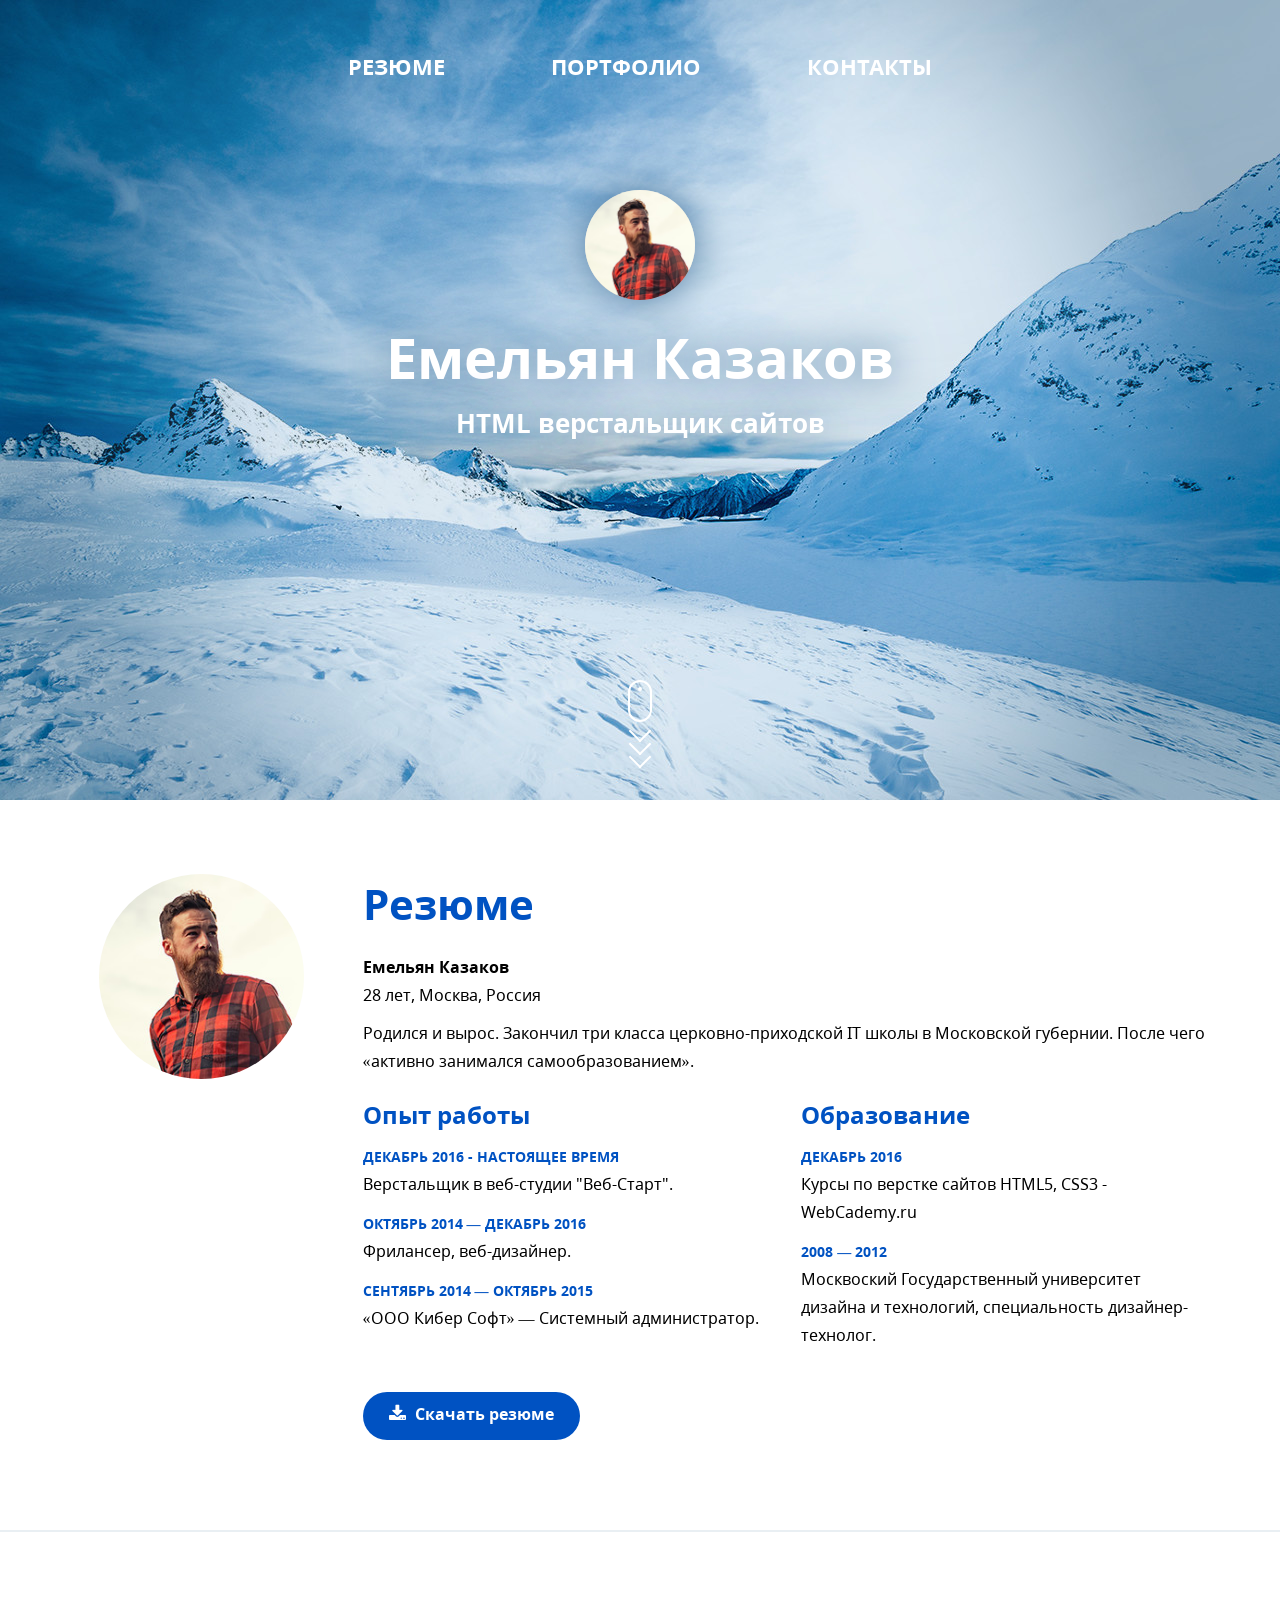
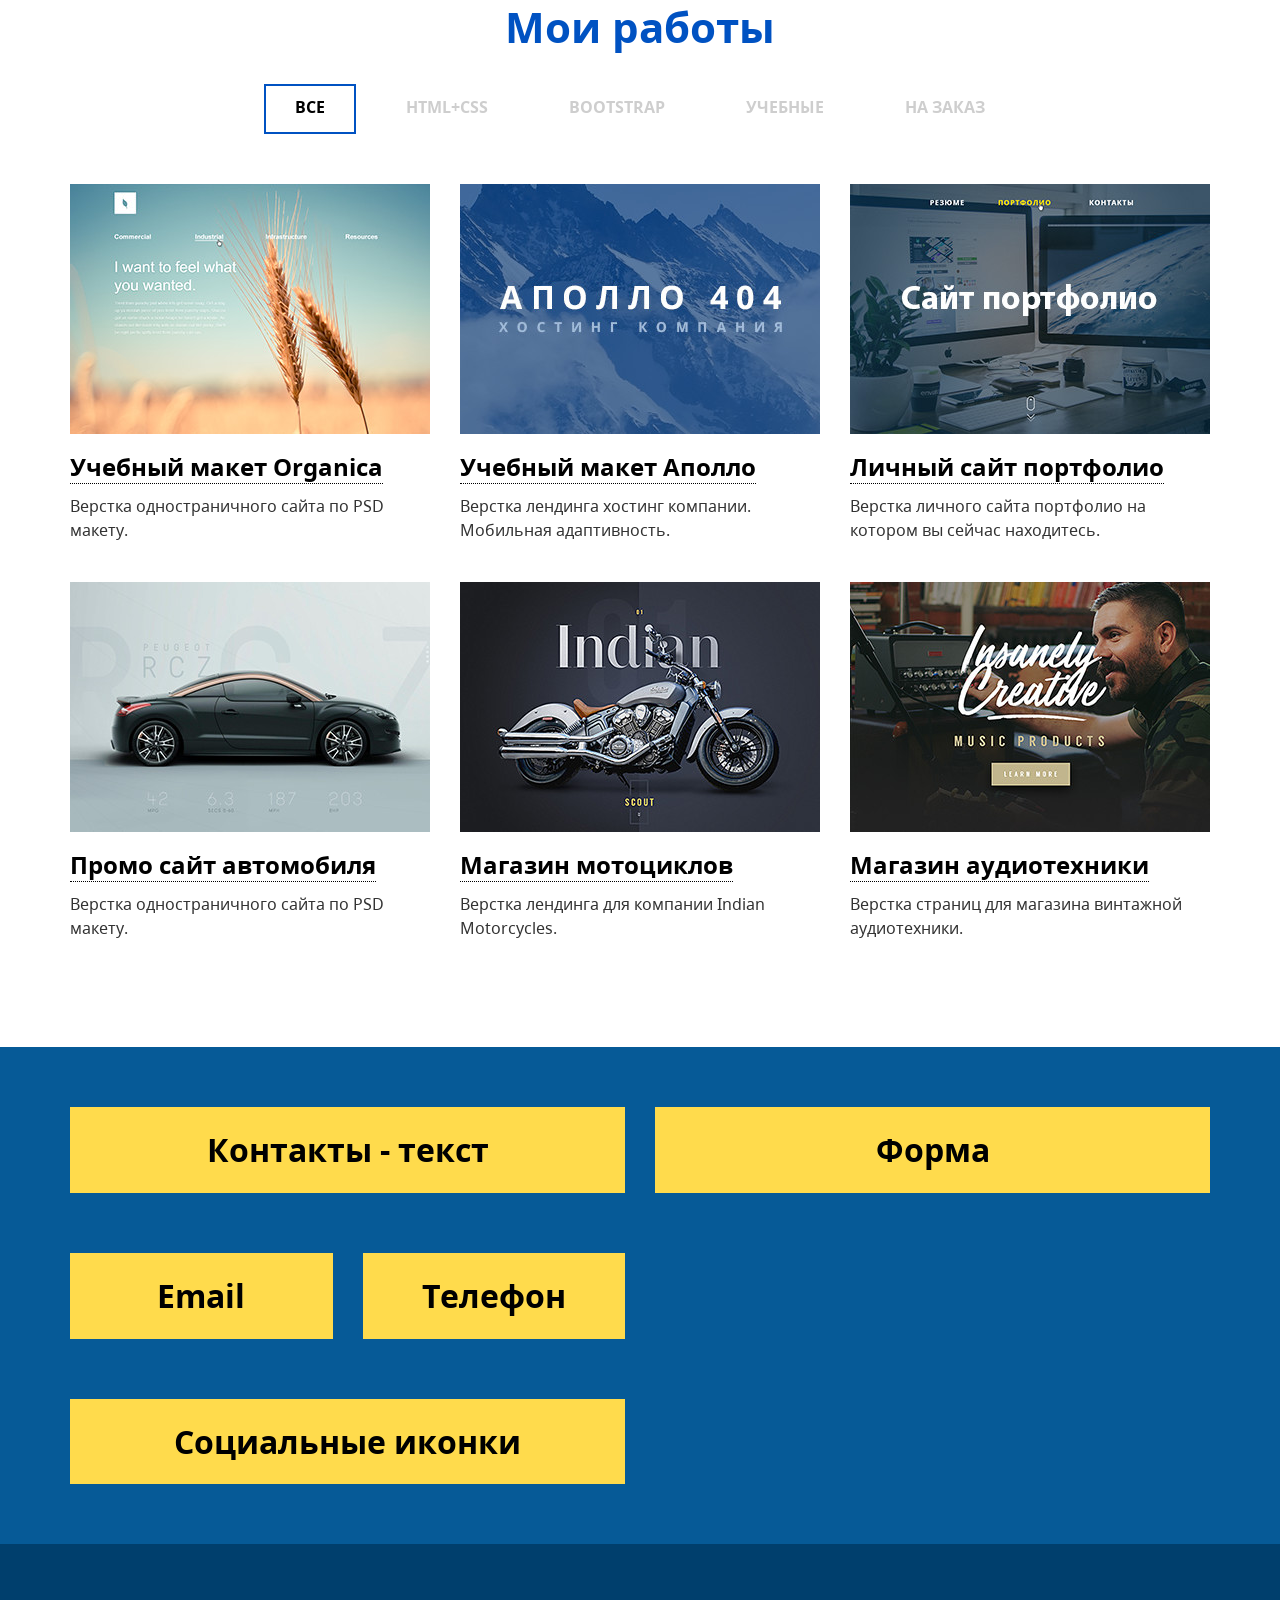
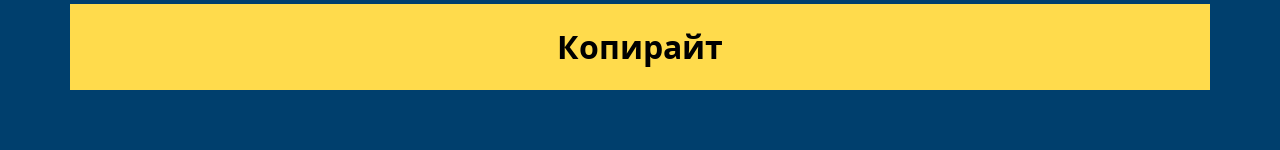
==== index.html @ 9e8728e9 "верстка portfolio-item" ====
<!DOCTYPE html>
<html lang="ru">
  <head>
    <meta charset="UTF-8" />
    <meta http-equiv="X-UA-Compatible" content="IE=edge" />
    <meta name="viewport" content="width=device-width, initial-scale=1.0" />

    <!-- Titles -->
    <title>Персональный сайт портфолио - Алексей Анасов</title>
    <meta name="keywords" content="Ключевые слова..." />
    <meta name="description" content="Описание страницы..." />

    <!-- Styles -->
    <link rel="stylesheet" href="libs/bootstrap/css/bootstrap.min.css" />
    <link rel="stylesheet" href="css/main.css" />
    <link rel="stylesheet" type="text/css" href="fonts/noto-webfont/noto.css" />
    <link
      rel="stylesheet"
      type="text/css"
      href="fonts/font-awesome/css/font-awesome.min.css"
    />

    <!-- FavIcons -->
    <link
      rel="shortcut icon"
      href="img/favicons/favicon-48x48.ico"
      type="image/x-icon"
    />
    <link rel="apple-touch-icon" href="img/favicons/apple-touch-icon.png" />
  </head>
  <body>
    <!-- Шапка -->
    <div class="header">
      <div class="header__inner">
        <nav class="navigation">
          <div class="navigation__toggle navigation__toggle--fixed">
            <i class="fa fa-bars" aria-hidden="true"></i>
          </div>
          <ul class="navigation__list">
            <li><a href="#resume">Резюме</a></li>
            <li><a href="#portfolio">Портфолио</a></li>
            <li><a href="#contacts">Контакты</a></li>
          </ul>
        </nav>

        <div class="header__centered-content">
          <div class="user-photo user-photo--shadow">
            <img src="usercontent/img/photo-big.jpg" alt="Фото админа" />
          </div>

          <h1 class="header__title">Емельян Казаков</h1>
          <h2 class="header__subtitle">HTML верстальщик сайтов</h2>
        </div>

        <a href="#resume" class="mouse_scroll">
          <div class="mouse">
            <div class="wheel"></div>
          </div>
          <div>
            <span class="m_scroll_arrows unu"></span>
            <span class="m_scroll_arrows doi"></span>
            <span class="m_scroll_arrows trei"></span>
          </div>
        </a>
      </div>
    </div>
    <!-- // Шапка -->

    <!-- Резюме -->
    <div id="resume" class="section section--bottom-line section--bg-laptop">
      <div class="container">
        <div class="row">
          <!-- Фотография пользователя -->
          <div class="hidden-xs col-sm-2 col-lg-3">
            <div class="user-photo user-photo--big">
              <img src="usercontent/img/photo-big.jpg" alt="Емельян Казаков" />
            </div>
          </div>
          <!-- // Фотография пользователя -->

          <!-- Резюме пользователя -->
          <div class="col-sm-10 col-lg-9">
            <div class="heading">Резюме</div>

            <p><strong>Емельян Казаков</strong><br />28 лет, Москва, Россия</p>
            <p>
              Родился и вырос. Закончил три класса церковно-приходской IT школы
              в Московской губернии. После чего «активно занимался
              самообразованием».
            </p>

            <!-- Опыт и Образование -->
            <div class="row">
              <div class="col-sm-6">
                <div class="heading heading--medium">Опыт работы</div>

                <ul class="definition-list">
                  <li class="definition-list__item">
                    <div class="definition-list__def">
                      Декабрь 2016 - Настоящее время
                    </div>
                    <div class="definition-list__desc">
                      <p>Верстальщик в веб-студии "Веб-Старт".</p>
                    </div>
                  </li>
                  <li class="definition-list__item">
                    <div class="definition-list__def">
                      Октябрь 2014 — Декабрь 2016
                    </div>
                    <div class="definition-list__desc">
                      <p>Фрилансер, веб-дизайнер.</p>
                    </div>
                  </li>
                  <li class="definition-list__item">
                    <div class="definition-list__def">
                      Сентябрь 2014 — Октябрь 2015
                    </div>
                    <div class="definition-list__desc">
                      <p>«ООО Кибер Софт» — Системный администратор.</p>
                    </div>
                  </li>
                </ul>
              </div>
              <div class="col-sm-6">
                <div class="heading heading--medium">Образование</div>

                <ul class="definition-list">
                  <li class="definition-list__item">
                    <div class="definition-list__def">Декабрь 2016</div>
                    <div class="definition-list__desc">
                      <p>Курсы по верстке сайтов HTML5, CSS3 - WebCademy.ru</p>
                    </div>
                  </li>
                  <li class="definition-list__item">
                    <div class="definition-list__def">2008 — 2012</div>
                    <div class="definition-list__desc">
                      <p>
                        Москвоский Государственный университет дизайна и
                        технологий, специальность дизайнер-технолог.
                      </p>
                    </div>
                  </li>
                </ul>
              </div>
            </div>
            <!-- // Опыт и Образование -->

            <a href="usercontent/pdf/dz.rar" class="button">
              <i class="fa fa-download" aria-hidden="true"></i>
              Скачать резюме
            </a>
          </div>
          <!-- // Резюме пользователя -->
        </div>
      </div>
    </div>
    <!-- Резюме -->
    <!-- Резюме -->

    <div class="line"></div>

    <!-- Портфолио -->
    <div
      id="portfolio"
      class="section section--padding-smaller section--bg-gear"
    >
      <div class="container">
        <!-- Заголовок -->
        <div class="heading heading--center">Мои работы</div>
        <!-- // Заголовок -->

        <!-- Фильтр работ -->
        <div class="filter">
          <ul class="filter__block">
            <li class="filter__element">
              <span class="filter__button filter__button--active">Все</span>
            </li>
            <li class="filter__element">
              <span class="filter__button">HTML+CSS</span>
            </li>
            <li class="filter__element">
              <span class="filter__button">Bootstrap</span>
            </li>
            <li class="filter__element">
              <span class="filter__button">Учебные</span>
            </li>
            <li class="filter__element">
              <span class="filter__button">На заказ</span>
            </li>
          </ul>
        </div>
        <!-- // Фильтр работ -->

        <!-- Блок - ряд с работами -->
        <div class="row">
          <!-- Работа в портфолио -->
          <div class="col-sm-4">
            <div class="portfolio-item">
              <div class="portfolio-item__image">
                <a href="#" class="portfolio-item__image__hover">
                  <i class="fa fa-search" aria-hidden="true"></i><br />
                  <span>смотреть макет</span>
                </a>
                <img src="usercontent/img/project_organica.jpg" />
              </div>
              <div class="portfolio-item__title">
                <a href="#">Учебный макет Organica</a>
              </div>
              <div class="portfolio-item__description">
                Верстка одностраничного сайта по PSD макету.
              </div>
            </div>
          </div>
          <!-- // Работа в портфолио -->

          <!-- Работа в портфолио -->
          <div class="col-sm-4">
            <div class="portfolio-item">
              <div class="portfolio-item__image">
                <a href="#" class="portfolio-item__image__hover">
                  <i class="fa fa-search" aria-hidden="true"></i><br />
                  <span>смотреть макет</span>
                </a>
                <img
                  src="usercontent/img/project_apollo.jpg"
                  alt="Учебный макет Аполло"
                />
              </div>
              <div class="portfolio-item__title">
                <a href="#">Учебный макет Аполло</a>
              </div>
              <div class="portfolio-item__description">
                Верстка лендинга хостинг компании. Мобильная адаптивность.
              </div>
            </div>
          </div>
          <!-- // Работа в портфолио -->

          <!-- Работа в портфолио -->
          <div class="col-sm-4">
            <div class="portfolio-item">
              <div class="portfolio-item__image">
                <a href="#" class="portfolio-item__image__hover">
                  <i class="fa fa-search" aria-hidden="true"></i><br />
                  <span>смотреть макет</span>
                </a>
                <img
                  src="usercontent/img/project_portfolio.jpg"
                  alt="Личный сайт портфолио"
                />
              </div>
              <div class="portfolio-item__title">
                <a href="#">Личный сайт портфолио</a>
              </div>
              <div class="portfolio-item__description">
                Верстка личного сайта портфолио на котором вы сейчас находитесь.
              </div>
            </div>
          </div>
          <!-- // Работа в портфолио -->

          <!-- Работа в портфолио -->
          <div class="col-sm-4">
            <div class="portfolio-item">
              <div class="portfolio-item__image">
                <a href="#" class="portfolio-item__image__hover">
                  <i class="fa fa-search" aria-hidden="true"></i><br />
                  <span>смотреть макет</span>
                </a>
                <img
                  src="usercontent/img/project_auto.jpg"
                  alt="Промо сайт автомобиля"
                />
              </div>
              <div class="portfolio-item__title">
                <a href="#">Промо сайт автомобиля</a>
              </div>
              <div class="portfolio-item__description">
                Верстка одностраничного сайта по PSD макету.
              </div>
            </div>
          </div>
          <!-- // Работа в портфолио -->

          <!-- Работа в портфолио -->
          <div class="col-sm-4">
            <div class="portfolio-item">
              <div class="portfolio-item__image">
                <a href="#" class="portfolio-item__image__hover">
                  <i class="fa fa-search" aria-hidden="true"></i><br />
                  <span>смотреть макет</span>
                </a>
                <img
                  src="usercontent/img/project_moto.jpg"
                  alt="Магазин мотоциклов"
                />
              </div>
              <div class="portfolio-item__title">
                <a href="#">Магазин мотоциклов</a>
              </div>
              <div class="portfolio-item__description">
                Верстка лендинга для компании Indian Motorcycles.
              </div>
            </div>
          </div>
          <!-- // Работа в портфолио -->

          <!-- Работа в портфолио -->
          <div class="col-sm-4">
            <div class="portfolio-item">
              <div class="portfolio-item__image">
                <a href="#" class="portfolio-item__image__hover">
                  <i class="fa fa-search" aria-hidden="true"></i><br />
                  <span>смотреть макет</span>
                </a>
                <img
                  src="usercontent/img/project_music.jpg"
                  alt="Магазин аудиотехники"
                />
              </div>
              <div class="portfolio-item__title">
                <a href="#">Магазин аудиотехники</a>
              </div>
              <div class="portfolio-item__description">
                Верстка страниц для магазина винтажной аудиотехники.
              </div>
            </div>
          </div>
          <!-- // Работа в портфолио -->
        </div>
        <!-- // Блок - ряд с работами -->
      </div>
    </div>
    <!-- // Портфолио -->

    <!-- Контакты -->
    <div id="contacts" class="block-bg">
      <div class="container">
        <div class="row">
          <div class="col-sm-6">
            <div class="block">Контакты - текст</div>

            <div class="row">
              <div class="col-lg-6">
                <div class="block">Email</div>
              </div>
              <div class="col-lg-6">
                <div class="block">Телефон</div>
              </div>
            </div>

            <div class="block">Социальные иконки</div>
          </div>
          <div class="col-sm-6">
            <div class="block">Форма</div>
          </div>
        </div>
      </div>
    </div>
    <!-- // Контакты -->

    <!-- Копирайт -->
    <div class="block-bg-copyright">
      <div class="container">
        <div class="block">Копирайт</div>
      </div>
    </div>
    <!-- // Копирайт -->

    <!-- Vendor scripts -->
    <script src="libs/jquery/jquery-1.11.2.min.js"></script>
    <script src="libs/bootstrap/js/bootstrap.min.js"></script>
    <script src="libs/pagescroll2id/jquery.malihu.PageScroll2id.js"></script>

    <!-- Custom scripts -->
    <script src="js/navigation.js"></script>
    <script src="js/main.js"></script>
  </body>
</html>
---- css/main.css ----
/*
 * Box-sizing-model
 */
*,
*:before,
*:after {
  -moz-box-sizing: border-box;
  -webkit-box-sizing: border-box;
  box-sizing: border-box;
}
/*
 * Responsive images
*/
img {
  max-width: 100%;
  height: auto;
}
/*
 * Cursor change on hover on Buttons
*/
input[type="submit"] {
  cursor: pointer;
}
/*
 * A better looking default horizontal rule
 */
hr {
  display: block;
  height: 1px;
  border: 0;
  border-top: 1px solid #ccc;
  margin: 1em 0;
  padding: 0;
}
/*
 * Allow only vertical resizing of textareas.
 */
textarea {
  resize: vertical;
}
/*
 * Clearfix: contain floats
 *
 * For modern browsers
 * 1. The space content is one way to avoid an Opera bug when the
 *    `contenteditable` attribute is included anywhere else in the document.
 *    Otherwise it causes space to appear at the top and bottom of elements
 *    that receive the `clearfix` class.
 * 2. The use of `table` rather than `block` is only necessary if using
 *    `:before` to contain the top-margins of child elements.
 */
.clearfix:before,
.clearfix:after {
  content: " ";
  /* 1 */
  display: table;
  /* 2 */
}
.clearfix:after {
  clear: both;
}
.clear {
  clear: both;
  height: 0;
  width: 0;
  visibility: hidden;
}
/* ==========================================================================
   Browser Upgrade Prompt
   ========================================================================== */
.browserupgrade {
  margin: 0.2em 0;
  background: #ccc;
  color: #000;
  padding: 0.2em 0;
}
html,
body {
  height: 100%;
  min-width: 320px;
}
html {
  font-size: 10px;
  line-height: 1.4;
}
body {
  font-size: 1.6rem;
  /* 10px * 1.6 = 16px */
  font-family: 'Noto Sans';
}
p {
  font-size: 14px;
  line-height: 22px;
  color: #000;
}
@media (min-width: 768px) {
  p {
    font-size: 16px;
    line-height: 28px;
  }
}
.block {
  background: #FFDB4C;
  padding: 20px;
  color: #000;
  font-size: 32px;
  font-weight: bold;
  text-align: center;
  margin-top: 30px;
  margin-bottom: 30px;
}
.block-bg {
  background-color: #065A97;
  padding: 30px 0;
}
.block-bg-copyright {
  background-color: #003f6d;
  padding: 30px 0;
}
.line {
  border-top: 1px solid #e9eff3;
}
/*==========  Desktop First Method  ==========*/
/* Large Devices, Wide Screens - adaptive styles bofore 1200px */
/* Medium Devices, Desktops - adaptive styles bofore 992px */
/* Small Devices, Tablets - adaptive styles bofore 768px */
/* Extra Small Devices, Phones - adaptive styles bofore 480px */
/* Custom, iPhone Retina - adaptive styles bofore 320px */
.navigation {
  font-size: 22px;
  font-weight: 700;
  text-transform: uppercase;
  top: 51px;
  left: 0;
  right: 0;
}
@media (min-width: 768px) {
  .navigation {
    position: absolute;
  }
}
.navigation .navigation__toggle {
  display: block;
  font-size: 38px;
  position: absolute;
  top: 23px;
  right: 16px;
  cursor: pointer;
  z-index: 2;
}
@media (min-width: 768px) {
  .navigation .navigation__toggle {
    display: none;
  }
}
.navigation .navigation__toggle--fixed {
  position: fixed;
}
.navigation ul.navigation__list {
  margin: 0;
  padding: 0;
  list-style-type: none;
  text-align: center;
  display: none;
  z-index: 1;
  position: fixed;
  top: 0;
  bottom: 0;
  left: 0;
  right: 0;
  background-color: rgba(11, 81, 136, 0.95);
}
@media (min-width: 768px) {
  .navigation ul.navigation__list {
    display: block;
    position: absolute;
    top: 60;
  }
}
.navigation ul.navigation__list--open {
  display: flex;
  justify-content: center;
  align-items: center;
  flex-direction: column;
}
.navigation ul.navigation__list li {
  margin: 0 0 40px;
  padding: 0;
  display: block;
  margin-left: auto;
  margin-right: auto;
}
@media (min-width: 768px) {
  .navigation ul.navigation__list li {
    margin: 0;
    padding: 0;
    display: inline-block;
    margin-right: 100px;
  }
  .navigation ul.navigation__list li:last-child {
    margin-right: 0;
  }
}
.navigation a {
  color: #FFF;
  text-decoration: none;
}
.navigation a:hover,
.navigation a:focus,
.navigation a:active {
  color: #ffe400;
}
.user-photo {
  overflow: hidden;
  height: 110px;
  width: 110px;
  margin-left: auto;
  margin-right: auto;
  margin-bottom: 27px;
  -webkit-border-radius: 80px;
  border-radius: 80px;
  background-image: url("../img/placeholders/user-avatar-placeholder-small.jpg");
  background-repeat: no-repeat;
  background-position: center;
  -webkit-background-size: cover;
  -o-background-size: cover;
  background-size: cover;
}
.user-photo--big {
  max-width: 100%;
  height: auto;
  border-radius: 110px;
  background-image: url("../img/placeholders/user-avatar-placeholder-big.jpg");
}
@media (min-width: 1200px) {
  .user-photo--big {
    width: 205px;
    height: 205px;
  }
}
.user-photo--shadow {
  box-shadow: 0px 0px 40px 0px #48779f;
}
a.mouse_scroll {
  display: block;
  margin: 0 auto;
  width: 24px;
  height: 100px;
  position: absolute;
  bottom: 2rem;
  left: 50%;
  margin-left: -12px;
  -webkit-animation-delay: 1.2s;
  -moz-animation-delay: 1.2s;
  -o-animation-delay: 1.2s;
  animation-delay: 1.2s;
  cursor: pointer;
}
@media screen and (max-width: 768px) {
  a.mouse_scroll {
    bottom: 2rem;
    height: 50px;
  }
}
a.mouse_scroll:active,
a.mouse_scroll:focus {
  outline: none;
}
.m_scroll_arrows {
  display: block;
  width: 5px;
  height: 5px;
  -ms-transform: rotate(45deg);
  /* IE 9 */
  -webkit-transform: rotate(45deg);
  /* Chrome, Safari, Opera */
  transform: rotate(45deg);
  border-right: 2px solid white;
  border-bottom: 2px solid white;
  margin: 0 0 3px 4px;
  width: 16px;
  height: 16px;
}
.unu {
  margin-top: 1px;
}
.unu,
.doi,
.trei {
  -webkit-animation: mouse-scroll 1s infinite;
  -moz-animation: mouse-scroll 1s infinite;
}
.unu {
  -webkit-animation-delay: .1s;
  -moz-animation-delay: .1s;
  -webkit-animation-direction: alternate;
}
.doi {
  -webkit-animation-delay: .2s;
  -moz-animation-delay: .2s;
  -webkit-animation-direction: alternate;
  margin-top: -6px;
}
.trei {
  -webkit-animation-delay: .3s;
  -moz-animation-delay: .3s;
  -webkit-animation-direction: alternate;
  margin-top: -6px;
}
.mouse {
  height: 42px;
  width: 24px;
  border-radius: 14px;
  transform: none;
  border: 2px solid white;
  top: 170px;
  display: none;
}
@media (min-width: 768px) {
  .mouse {
    display: block;
  }
}
.wheel {
  height: 5px;
  width: 2px;
  display: block;
  margin: 5px auto;
  background: white;
  position: relative;
  height: 4px;
  width: 4px;
  border: 2px solid white;
  -webkit-border-radius: 8px;
  border-radius: 8px;
}
.wheel {
  -webkit-animation: mouse-wheel 0.6s linear infinite;
  -moz-animation: mouse-wheel 0.6s linear infinite;
}
@-webkit-keyframes mouse-wheel {
  0% {
    opacity: 1;
    -webkit-transform: translateY(0);
    -ms-transform: translateY(0);
    transform: translateY(0);
  }
  100% {
    opacity: 0;
    -webkit-transform: translateY(6px);
    -ms-transform: translateY(6px);
    transform: translateY(6px);
  }
}
@-moz-keyframes mouse-wheel {
  0% {
    top: 1px;
  }
  25% {
    top: 2px;
  }
  50% {
    top: 3px;
  }
  75% {
    top: 2px;
  }
  100% {
    top: 1px;
  }
}
@-webkit-keyframes mouse-scroll {
  0% {
    opacity: 0;
  }
  50% {
    opacity: .5;
  }
  100% {
    opacity: 1;
  }
}
@-moz-keyframes mouse-scroll {
  0% {
    opacity: 0;
  }
  50% {
    opacity: .5;
  }
  100% {
    opacity: 1;
  }
}
@-o-keyframes mouse-scroll {
  0% {
    opacity: 0;
  }
  50% {
    opacity: .5;
  }
  100% {
    opacity: 1;
  }
}
@keyframes mouse-scroll {
  0% {
    opacity: 0;
  }
  50% {
    opacity: .5;
  }
  100% {
    opacity: 1;
  }
}
.section {
  padding-top: 35px;
  padding-bottom: 40px;
}
@media (min-width: 768px) {
  .section {
    padding-top: 50px;
    padding-bottom: 60px;
  }
}
@media (min-width: 1200px) {
  .section {
    padding-top: 74px;
    padding-bottom: 90px;
  }
}
.section--padding-smaller {
  padding-top: 30px;
  padding-bottom: 35px;
}
@media (min-width: 768px) {
  .section--padding-smaller {
    padding-top: 50px;
    padding-bottom: 60px;
  }
}
@media (min-width: 1200px) {
  .section--padding-smaller {
    padding-top: 65px;
    padding-bottom: 67px;
  }
}
.section--bottom-line {
  border-bottom: 1px solid #e9eff3;
}
.section--bg-laptop {
  background-repeat: no-repeat;
  background-position: right 70%;
}
@media (min-width: 1500px) {
  .section--bg-laptop {
    background-image: url("../img/bg/laptop.png");
  }
}
.section--bg-gear {
  background-repeat: no-repeat;
  background-position: left 55%;
}
@media (min-width: 1500px) {
  .section--bg-gear {
    background-image: url("../img/bg/gear.png");
  }
}
.heading {
  font-size: 32px;
  color: #0052c2;
  font-weight: 700;
  margin: 0 0 9px;
}
@media (min-width: 768px) {
  .heading {
    font-size: 42px;
    margin: 0 0 19px;
  }
}
.heading--medium {
  font-size: 24px;
  line-height: 28px;
  margin: 16px 0 15px;
}
.heading--center {
  text-align: center;
}
.definition-list {
  margin: 0 0 43px;
  padding: 0;
  list-style-type: none;
}
.definition-list__item {
  margin: 0 0 13px;
  padding: 0;
}
.definition-list__def {
  font-size: 14px;
  line-height: 26px;
  font-weight: 700;
  color: #0052c2;
  text-transform: uppercase;
}
.definition-list__desc {
  font-size: 14px;
  line-height: 26px;
}
@media (min-width: 768px) {
  .definition-list__desc {
    font-size: 16px;
  }
}
.button {
  display: inline-block;
  font-size: 16px;
  font-weight: 700;
  color: #FFF;
  padding: 11px 26px 14px;
  background-color: #0052c2;
  border-radius: 60px;
}
.button .fa {
  font-size: 18px;
  margin-right: 5px;
}
.filter {
  font-size: 16px;
  font-weight: 700;
  text-transform: uppercase;
  padding-top: 19px;
  margin-bottom: 20px;
}
@media (min-width: 768px) {
  .filter {
    padding-top: 8px;
    margin-bottom: 50px;
  }
}
.filter__block {
  margin: 0;
  padding: 0;
  list-style-type: none;
  text-align: center;
}
.filter__element {
  margin: 0 0 9;
  padding: 0;
  display: block;
}
@media (min-width: 768px) {
  .filter__element {
    margin-right: 0px;
    display: inline-block;
  }
}
@media (min-width: 1200px) {
  .filter__element {
    margin-right: 15px;
  }
  .filter__element:last-child {
    margin-right: 0;
  }
}
.filter__button {
  display: inline-block;
  color: #CECECE;
  cursor: pointer;
  padding: 12px 31px 15px;
}
.filter__button:hover {
  color: #000;
}
.filter__button--active {
  padding: 10px 29px 13px;
  color: #000;
  border: 2px solid #0052c2;
}
.portfolio-item {
  margin-left: auto;
  margin-right: auto;
  margin-bottom: 40px;
  max-width: 360px;
}
.portfolio-item__image {
  position: relative;
  display: block;
  overflow: hidden;
  margin-bottom: 15px;
  background-image: url("../img/placeholders/project_placeholder.jpg");
  background-repeat: no-repeat;
  background-position: center;
  -webkit-background-size: cover;
  -o-background-size: cover;
  background-size: cover;
  min-height: 190px;
}
@media (min-width: 768px) {
  .portfolio-item__image {
    min-height: 150px;
    height: 150px;
  }
}
@media (min-width: 992px) {
  .portfolio-item__image {
    height: 200px;
  }
}
@media (min-width: 1200px) {
  .portfolio-item__image {
    margin-bottom: 16px;
    height: 250px;
  }
}
.portfolio-item__image__hover {
  display: block;
  position: absolute;
  top: 100%;
  bottom: 0;
  left: 0;
  right: 0;
  padding-top: 60px;
  text-align: center;
  font-size: 26px;
  color: #FFF;
  background-color: rgba(0, 82, 194, 0.9);
  -webkit-transition: top 0.5s ease-out;
  -moz-transition: top 0.5s ease-out;
  -ms-transition: top 0.5s ease-out;
  -o-transition: top 0.5s ease-out;
  transition: top 0.5s ease-out;
}
.portfolio-item__image__hover:hover {
  color: #FFF;
}
.portfolio-item__image__hover .fa {
  font-size: 64px;
  margin-bottom: 15px;
  position: absolute;
  top: 50%;
  left: 50%;
  -webkit-transform: translate(-50%, -50%);
  -moz-transform: translate(-50%, -50%);
  -ms-transform: translate(-50%, -50%);
  -o-transform: translate(-50%, -50%);
  transform: translate(-50%, -50%);
}
@media (min-width: 768px) {
  .portfolio-item__image__hover .fa {
    font-size: 50px;
  }
}
@media (min-width: 1200px) {
  .portfolio-item__image__hover .fa {
    font-size: 64px;
    position: static;
    -webkit-transform: translate(0%, 0%);
    -moz-transform: translate(0%, 0%);
    -ms-transform: translate(0%, 0%);
    -o-transform: translate(0%, 0%);
    transform: translate(0%, 0%);
  }
}
.portfolio-item__image__hover span {
  display: none;
}
@media (min-width: 1200px) {
  .portfolio-item__image__hover span {
    display: inline-block;
  }
}
.portfolio-item__image:hover .portfolio-item__image__hover {
  display: block;
  top: 0%;
}
.portfolio-item__title {
  font-size: 20px;
  font-weight: 700;
  margin-bottom: 10px;
}
@media (min-width: 992px) {
  .portfolio-item__title {
    font-size: 24px;
  }
}
.portfolio-item__title a {
  color: #000;
  text-decoration: none;
}
.portfolio-item__title a:hover,
.portfolio-item__title a:focus,
.portfolio-item__title a:active {
  color: #0052c2;
  text-decoration: none;
}
@media (min-width: 1200px) {
  .portfolio-item__title a {
    border-bottom: 1px dotted #000;
  }
  .portfolio-item__title a:hover,
  .portfolio-item__title a:focus,
  .portfolio-item__title a:active {
    border-bottom: 1px dotted #0052c2;
  }
}
.portfolio-item__description {
  font-size: 14px;
  line-height: 1.42;
}
@media (min-width: 992px) {
  .portfolio-item__description {
    font-size: 16px;
    line-height: 1.5;
  }
}
.header {
  position: relative;
  display: table;
  width: 100%;
  height: 390px;
  background-color: #1D6DAC;
  background-image: url("../img/bg/bg-10.jpg");
  background-repeat: no-repeat;
  background-position: center;
  -webkit-background-size: cover;
  -o-background-size: cover;
  background-size: cover;
  color: #FFF;
}
@media (min-width: 768px) {
  .header {
    height: 560px;
  }
}
@media (min-width: 1200px) {
  .header {
    height: 800px;
  }
}
.header__inner {
  display: table-cell;
  text-align: center;
  vertical-align: middle;
  padding-top: 51px;
  padding-bottom: 60px;
}
.header__centered-content {
  display: inline-block;
  margin-top: -60px;
}
@media (min-width: 768px) {
  .header__centered-content {
    margin-top: 0px;
  }
}
@media (min-width: 1200px) {
  .header__centered-content {
    margin-top: -162px;
  }
}
.header__title {
  font-size: 26px;
  font-weight: 700;
  margin: 0 0 20px;
  text-shadow: 0px 0px 40px #48779f;
}
@media (min-width: 768px) {
  .header__title {
    font-size: 42px;
  }
}
@media (min-width: 1200px) {
  .header__title {
    font-size: 56px;
  }
}
.header__subtitle {
  font-size: 18px;
  font-weight: 700;
  margin: 0;
  text-shadow: 0px 0px 40px #48779f;
}
@media (min-width: 768px) {
  .header__subtitle {
    font-size: 20px;
  }
}
@media (min-width: 1200px) {
  .header__subtitle {
    font-size: 26px;
  }
}
/*# sourceMappingURL=main.css.map */
---- fonts/noto-webfont/noto.css ----
@font-face {
    font-family: 'Noto Sans';
    src: local('Noto Sans'), local('NotoSans'), url('notosans.woff2') format('woff2'), url('notosans.woff') format('woff'), url('notosans.ttf') format('truetype');
    font-weight: 400;
    font-style: normal;
}
@font-face {
    font-family: 'Noto Sans';
    src: local('Noto Sans Italic'), local('NotoSans-Italic'), url('notosansitalic.woff2') format('woff2'), url('notosansitalic.woff') format('woff'), url('notosansitalic.ttf') format('truetype');
    font-weight: 400;
    font-style: italic;
}
@font-face {
    font-family: 'Noto Sans';
    src: local('Noto Sans Bold'), local('NotoSans-Bold'), url('notosansbold.woff2') format('woff2'), url('notosansbold.woff') format('woff'), url('notosansbold.ttf') format('truetype');
    font-weight: 700;
    font-style: normal;
}
@font-face {
    font-family: 'Noto Sans';
    src: local('Noto Sans Bold Italic'), local('NotoSans-BoldItalic'), url('notosansbolditalic.woff2') format('woff2'), url('notosansbolditalic.woff') format('woff'), url('notosansbolditalic.ttf') format('truetype');
    font-weight: 700;
    font-style: italic;
}
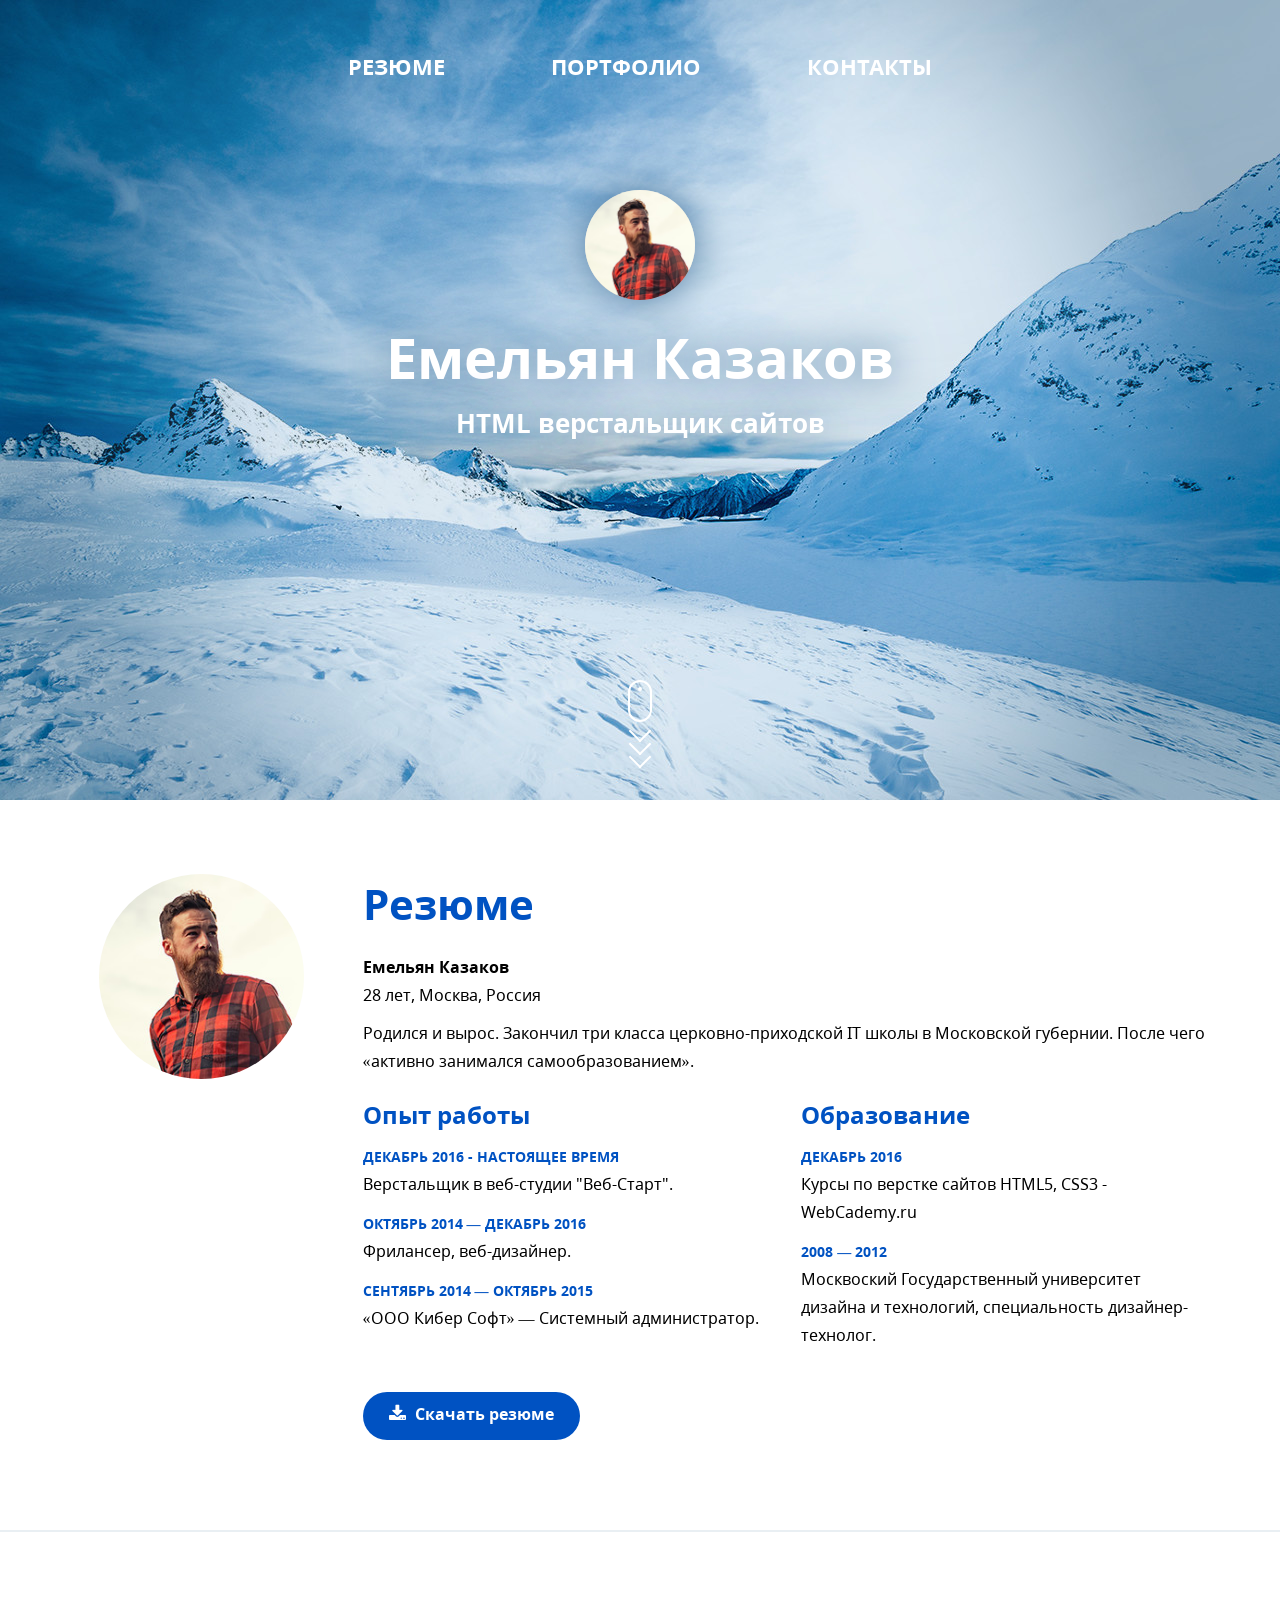
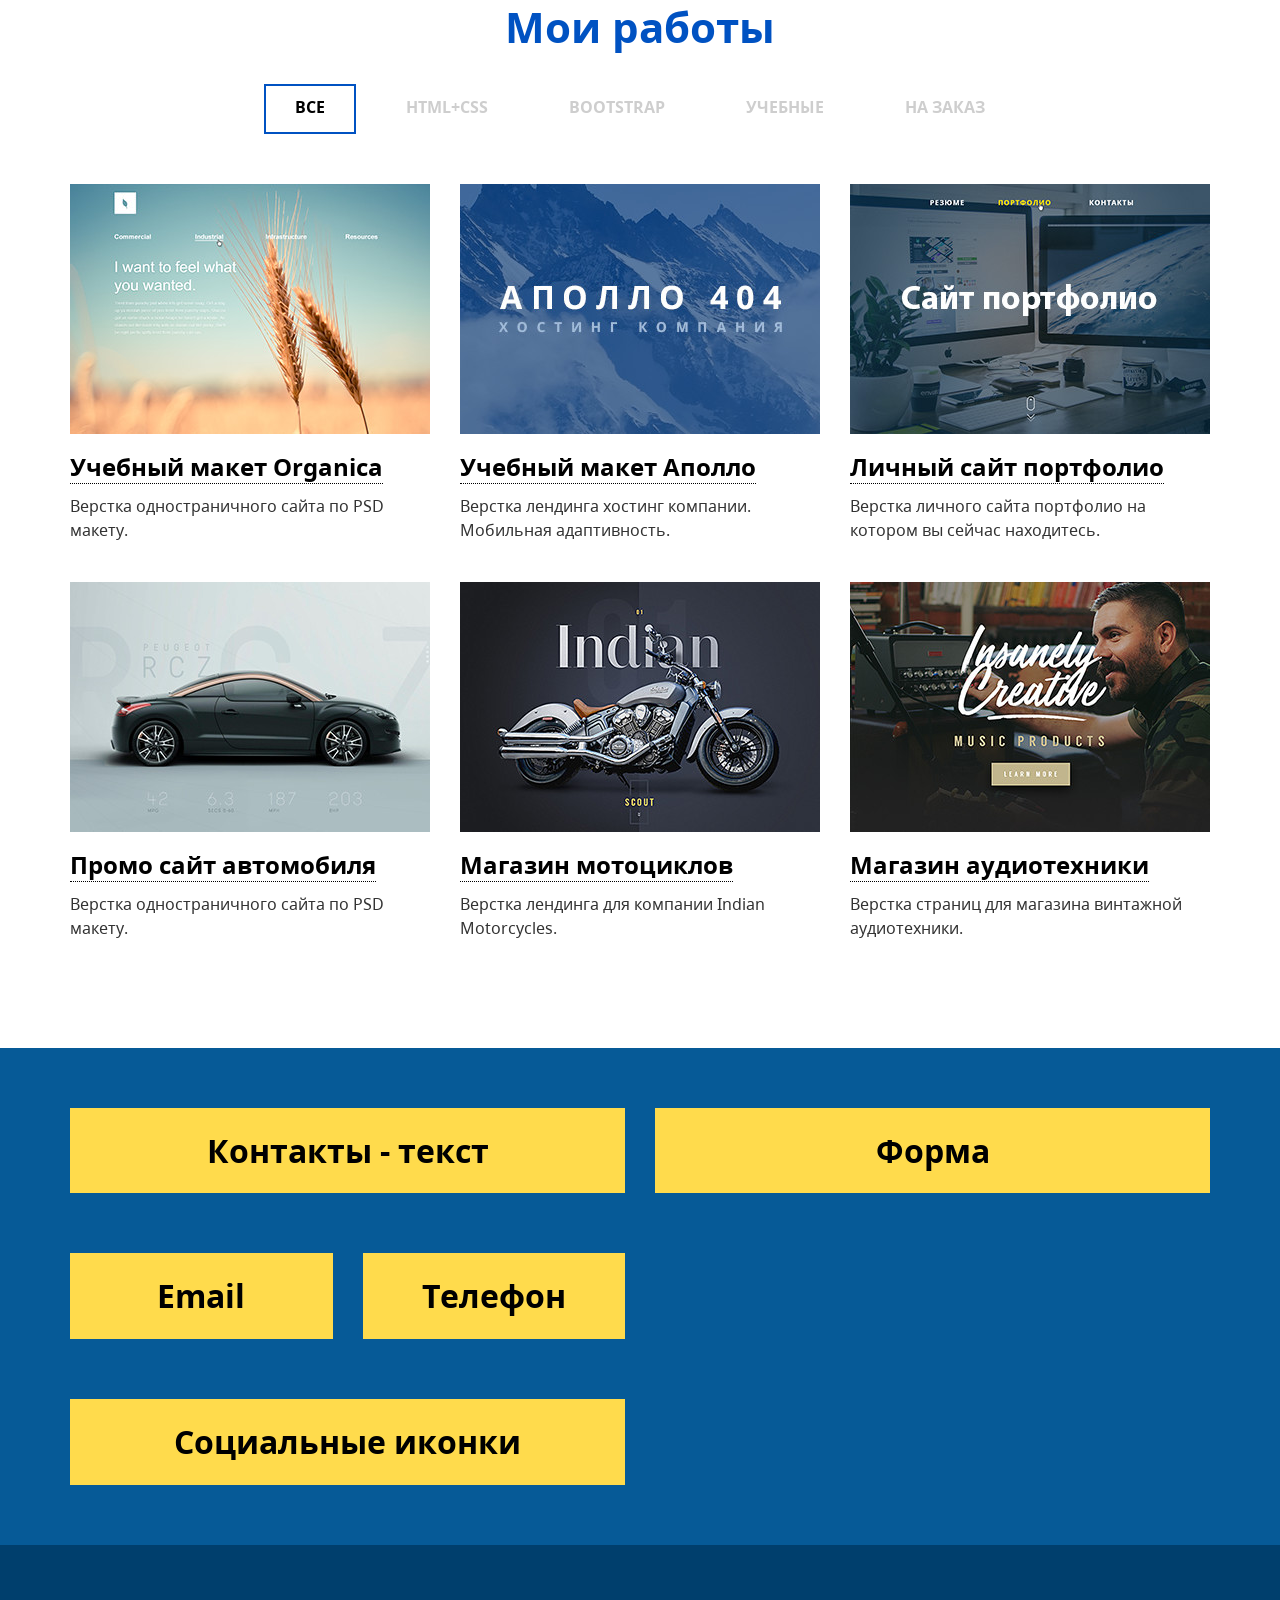
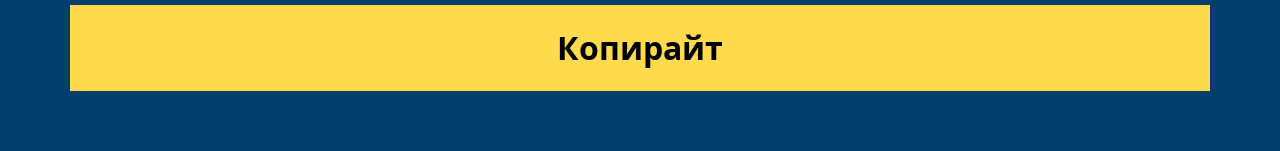
==== commit 99b32ece: "фильтрация mixitup" ====
--- a/index.html
+++ b/index.html
@@ -170,31 +170,43 @@
         <!-- // Заголовок -->
 
         <!-- Фильтр работ -->
-        <div class="filter">
-          <ul class="filter__block">
-            <li class="filter__element">
-              <span class="filter__button filter__button--active">Все</span>
-            </li>
-            <li class="filter__element">
-              <span class="filter__button">HTML+CSS</span>
-            </li>
-            <li class="filter__element">
-              <span class="filter__button">Bootstrap</span>
-            </li>
-            <li class="filter__element">
-              <span class="filter__button">Учебные</span>
-            </li>
-            <li class="filter__element">
-              <span class="filter__button">На заказ</span>
+        <div class="filter-block">
+          <ul class="filter-block__block">
+            <li class="filter-block__element">
+              <span
+                class="filter-block__button filter-block__button--active filter"
+                data-filter="all"
+                >Все</span
+              >
+            </li>
+            <li class="filter-block__element">
+              <span class="filter-block__button filter" data-filter=".html-css"
+                >HTML+CSS</span
+              >
+            </li>
+            <li class="filter-block__element">
+              <span class="filter-block__button filter" data-filter=".bootstrap"
+                >Bootstrap</span
+              >
+            </li>
+            <li class="filter-block__element">
+              <span class="filter-block__button filter" data-filter=".tutorial"
+                >Учебные</span
+              >
+            </li>
+            <li class="filter-block__element">
+              <span class="filter-block__button filter" data-filter=".payed"
+                >На заказ</span
+              >
             </li>
           </ul>
         </div>
         <!-- // Фильтр работ -->
 
         <!-- Блок - ряд с работами -->
-        <div class="row">
-          <!-- Работа в портфолио -->
-          <div class="col-sm-4">
+        <div class="row" id="portfolio-projects">
+          <!-- Работа в портфолио -->
+          <div class="col-sm-4 mix html-css tutorial">
             <div class="portfolio-item">
               <div class="portfolio-item__image">
                 <a href="#" class="portfolio-item__image__hover">
@@ -214,7 +226,7 @@
           <!-- // Работа в портфолио -->
 
           <!-- Работа в портфолио -->
-          <div class="col-sm-4">
+          <div class="col-sm-4 mix bootstrap tutorial">
             <div class="portfolio-item">
               <div class="portfolio-item__image">
                 <a href="#" class="portfolio-item__image__hover">
@@ -237,7 +249,7 @@
           <!-- // Работа в портфолио -->
 
           <!-- Работа в портфолио -->
-          <div class="col-sm-4">
+          <div class="col-sm-4 mix bootstrap tutorial">
             <div class="portfolio-item">
               <div class="portfolio-item__image">
                 <a href="#" class="portfolio-item__image__hover">
@@ -260,7 +272,7 @@
           <!-- // Работа в портфолио -->
 
           <!-- Работа в портфолио -->
-          <div class="col-sm-4">
+          <div class="col-sm-4 mix html-css payed">
             <div class="portfolio-item">
               <div class="portfolio-item__image">
                 <a href="#" class="portfolio-item__image__hover">
@@ -283,7 +295,7 @@
           <!-- // Работа в портфолио -->
 
           <!-- Работа в портфолио -->
-          <div class="col-sm-4">
+          <div class="col-sm-4 mix bootstrap payed">
             <div class="portfolio-item">
               <div class="portfolio-item__image">
                 <a href="#" class="portfolio-item__image__hover">
@@ -306,7 +318,7 @@
           <!-- // Работа в портфолио -->
 
           <!-- Работа в портфолио -->
-          <div class="col-sm-4">
+          <div class="col-sm-4 mix html-css payed">
             <div class="portfolio-item">
               <div class="portfolio-item__image">
                 <a href="#" class="portfolio-item__image__hover">
@@ -371,6 +383,7 @@
     <script src="libs/jquery/jquery-1.11.2.min.js"></script>
     <script src="libs/bootstrap/js/bootstrap.min.js"></script>
     <script src="libs/pagescroll2id/jquery.malihu.PageScroll2id.js"></script>
+    <script src="libs/mixitup2/jquery.mixitup.min.js"></script>
 
     <!-- Custom scripts -->
     <script src="js/navigation.js"></script>
--- a/css/main.css
+++ b/css/main.css
@@ -524,7 +524,7 @@
   font-size: 18px;
   margin-right: 5px;
 }
-.filter {
+.filter-block {
   font-size: 16px;
   font-weight: 700;
   text-transform: uppercase;
@@ -532,49 +532,52 @@
   margin-bottom: 20px;
 }
 @media (min-width: 768px) {
-  .filter {
+  .filter-block {
     padding-top: 8px;
     margin-bottom: 50px;
   }
 }
-.filter__block {
+.filter-block__block {
   margin: 0;
   padding: 0;
   list-style-type: none;
   text-align: center;
 }
-.filter__element {
+.filter-block__element {
   margin: 0 0 9;
   padding: 0;
   display: block;
 }
 @media (min-width: 768px) {
-  .filter__element {
+  .filter-block__element {
     margin-right: 0px;
     display: inline-block;
   }
 }
 @media (min-width: 1200px) {
-  .filter__element {
+  .filter-block__element {
     margin-right: 15px;
   }
-  .filter__element:last-child {
+  .filter-block__element:last-child {
     margin-right: 0;
   }
 }
-.filter__button {
+.filter-block__button {
   display: inline-block;
   color: #CECECE;
   cursor: pointer;
   padding: 12px 31px 15px;
 }
-.filter__button:hover {
+.filter-block__button:hover {
   color: #000;
 }
-.filter__button--active {
+.filter-block__button--active {
   padding: 10px 29px 13px;
   color: #000;
   border: 2px solid #0052c2;
+}
+#portfolio-projects .mix {
+  display: none;
 }
 .portfolio-item {
   margin-left: auto;
@@ -790,4 +793,3 @@
     font-size: 26px;
   }
 }
-/*# sourceMappingURL=main.css.map */
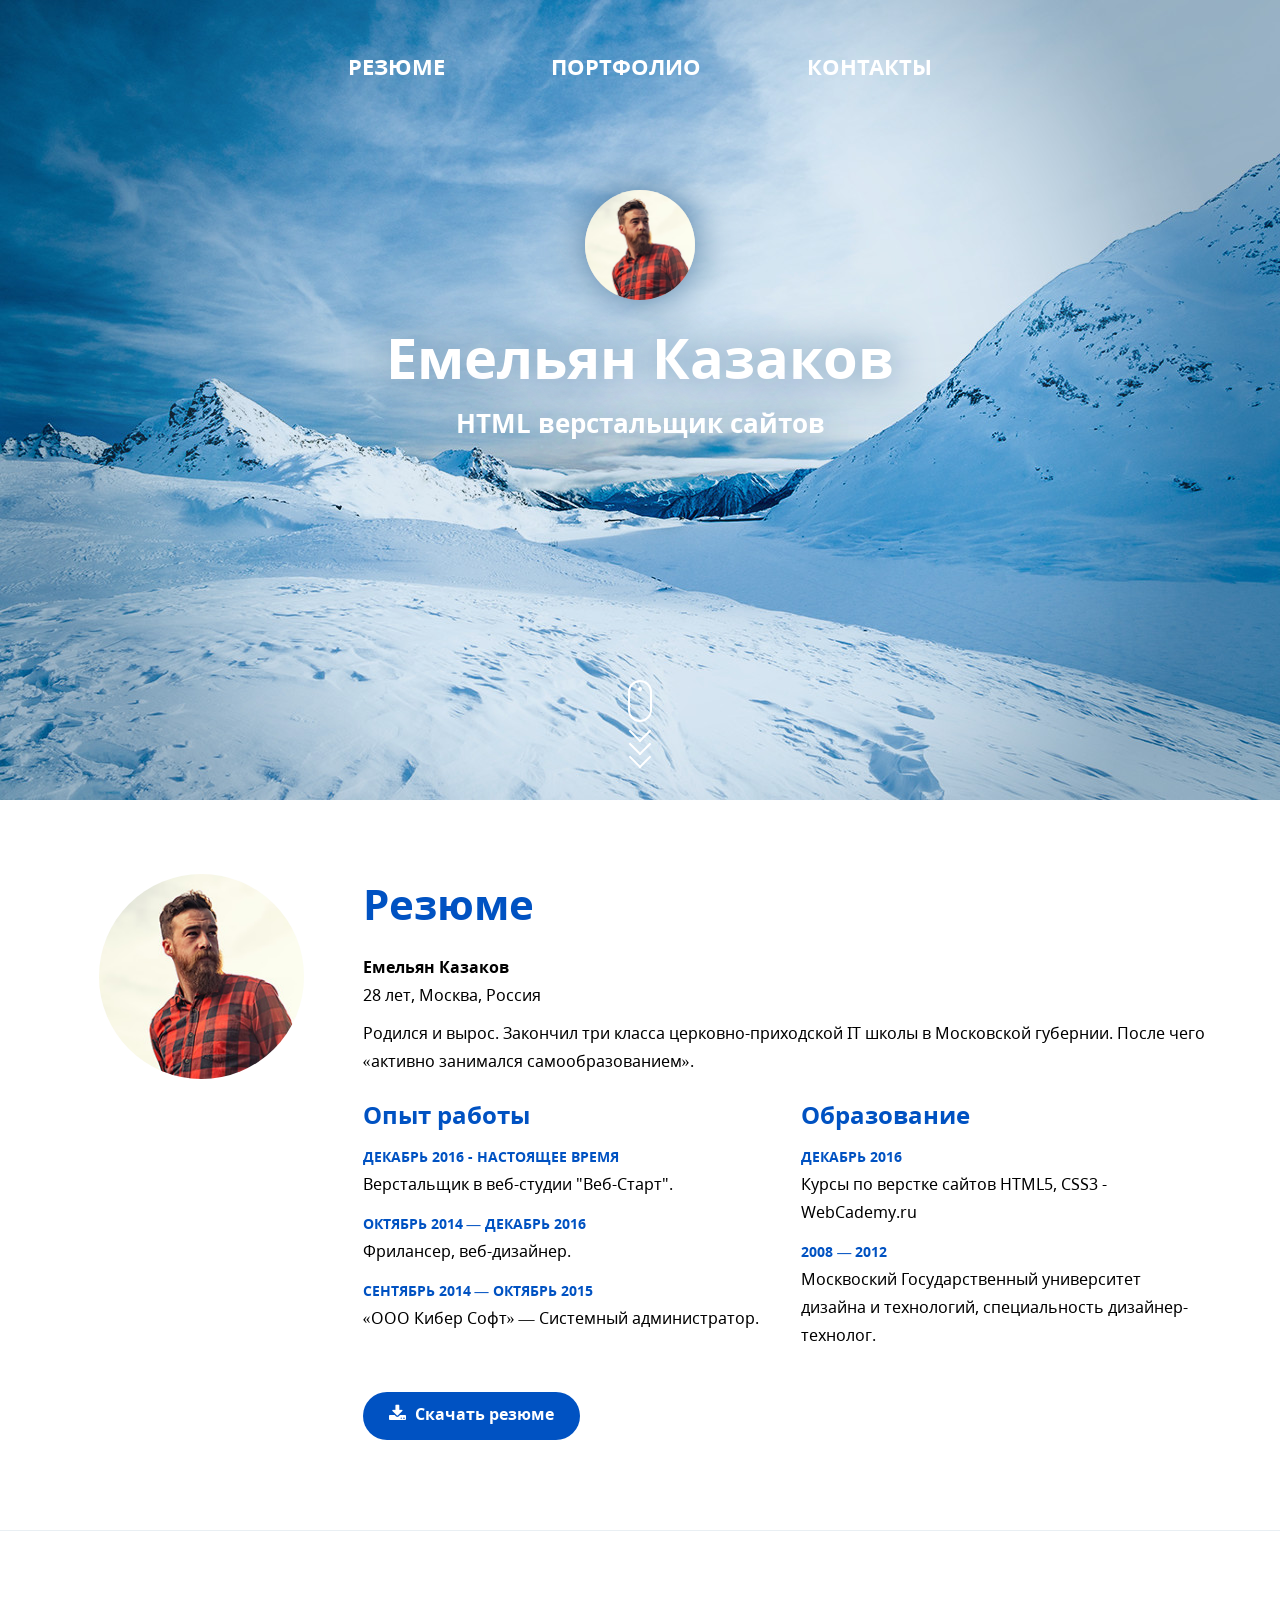
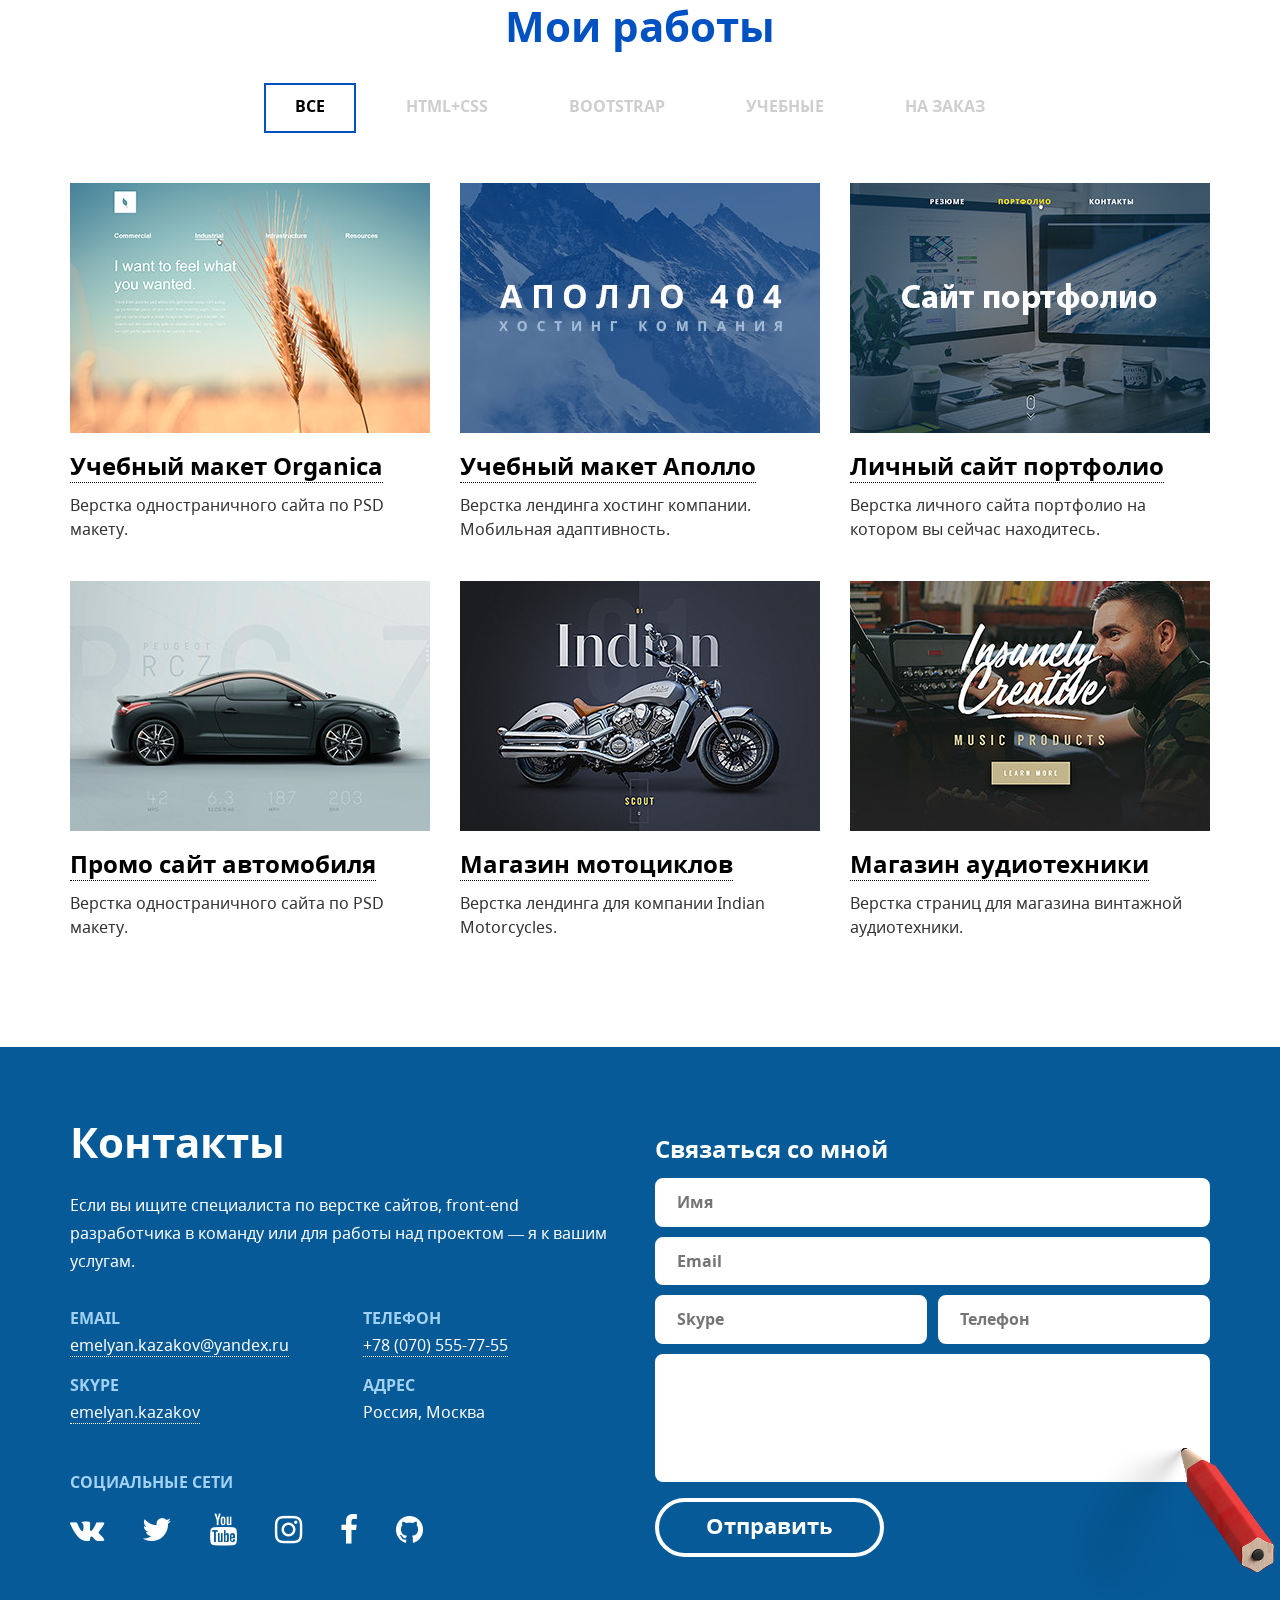
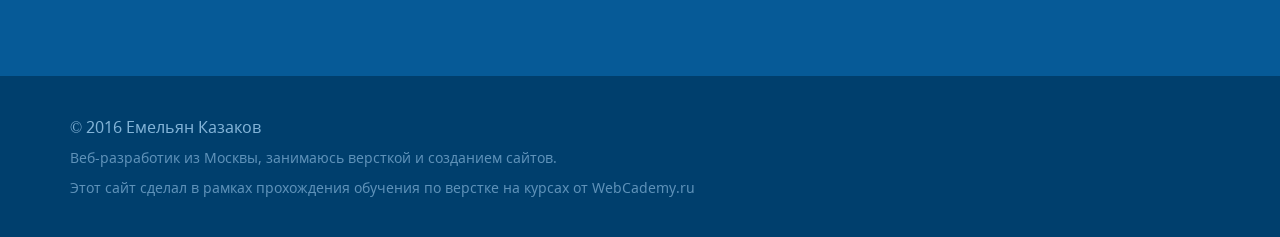
==== commit a5f13b80: "верстка и стилизация формы и copyright" ====
--- a/index.html
+++ b/index.html
@@ -19,6 +19,7 @@
       type="text/css"
       href="fonts/font-awesome/css/font-awesome.min.css"
     />
+    <link rel="stylesheet" href="libs/fancybox/jquery.fancybox.css" />
 
     <!-- FavIcons -->
     <link
@@ -209,7 +210,12 @@
           <div class="col-sm-4 mix html-css tutorial">
             <div class="portfolio-item">
               <div class="portfolio-item__image">
-                <a href="#" class="portfolio-item__image__hover">
+                <a
+                  href="usercontent/img/full/organic.png"
+                  class="fancybox portfolio-item__image__hover"
+                  rel="group"
+                  title="Учебный макет Organica"
+                >
                   <i class="fa fa-search" aria-hidden="true"></i><br />
                   <span>смотреть макет</span>
                 </a>
@@ -229,7 +235,12 @@
           <div class="col-sm-4 mix bootstrap tutorial">
             <div class="portfolio-item">
               <div class="portfolio-item__image">
-                <a href="#" class="portfolio-item__image__hover">
+                <a
+                  href="usercontent/img/full/apollo.png"
+                  class="fancybox portfolio-item__image__hover"
+                  rel="group"
+                  title="Учебный макет Аполло"
+                >
                   <i class="fa fa-search" aria-hidden="true"></i><br />
                   <span>смотреть макет</span>
                 </a>
@@ -252,7 +263,12 @@
           <div class="col-sm-4 mix bootstrap tutorial">
             <div class="portfolio-item">
               <div class="portfolio-item__image">
-                <a href="#" class="portfolio-item__image__hover">
+                <a
+                  href="usercontent/img/full/portfolio.png"
+                  class="fancybox portfolio-item__image__hover"
+                  rel="group"
+                  title="Личный сайт портфолио"
+                >
                   <i class="fa fa-search" aria-hidden="true"></i><br />
                   <span>смотреть макет</span>
                 </a>
@@ -275,7 +291,12 @@
           <div class="col-sm-4 mix html-css payed">
             <div class="portfolio-item">
               <div class="portfolio-item__image">
-                <a href="#" class="portfolio-item__image__hover">
+                <a
+                  href="usercontent/img/full/car-concept.png"
+                  class="fancybox portfolio-item__image__hover"
+                  rel="group"
+                  title="Промо сайт автомобиля"
+                >
                   <i class="fa fa-search" aria-hidden="true"></i><br />
                   <span>смотреть макет</span>
                 </a>
@@ -298,7 +319,12 @@
           <div class="col-sm-4 mix bootstrap payed">
             <div class="portfolio-item">
               <div class="portfolio-item__image">
-                <a href="#" class="portfolio-item__image__hover">
+                <a
+                  href="usercontent/img/full/motorcycles.jpg"
+                  class="fancybox portfolio-item__image__hover"
+                  rel="group"
+                  title="Магазин мотоциклов"
+                >
                   <i class="fa fa-search" aria-hidden="true"></i><br />
                   <span>смотреть макет</span>
                 </a>
@@ -321,7 +347,12 @@
           <div class="col-sm-4 mix html-css payed">
             <div class="portfolio-item">
               <div class="portfolio-item__image">
-                <a href="#" class="portfolio-item__image__hover">
+                <a
+                  href="usercontent/img/full/music.jpg"
+                  class="fancybox portfolio-item__image__hover"
+                  rel="group"
+                  title="Магазин аудиотехники"
+                >
                   <i class="fa fa-search" aria-hidden="true"></i><br />
                   <span>смотреть макет</span>
                 </a>
@@ -346,35 +377,184 @@
     <!-- // Портфолио -->
 
     <!-- Контакты -->
-    <div id="contacts" class="block-bg">
+    <div
+      id="contacts"
+      class="block-bg contacts section section--padding-smaller section--bg-cloud"
+    >
       <div class="container">
         <div class="row">
+          <!-- Контакты - текст -->
           <div class="col-sm-6">
-            <div class="block">Контакты - текст</div>
-
+            <div class="heading heading--white">Контакты</div>
+
+            <div class="contacts__description">
+              <p>
+                Если вы ищите специалиста по верстке сайтов, front-end
+                разработчика в команду или для работы над проектом — я к вашим
+                услугам.
+              </p>
+            </div>
+
+            <!-- Контактные данные -->
             <div class="row">
+              <!-- Email Skype -->
               <div class="col-lg-6">
-                <div class="block">Email</div>
-              </div>
+                <ul class="definition-list">
+                  <li class="definition-list__item">
+                    <div
+                      class="definition-list__def definition-list__def--light definition-list__def--bigger"
+                    >
+                      Email
+                    </div>
+                    <div class="definition-list__desc">
+                      <p>
+                        <a href="mailto:emelyan.kazakov@yandex.ru">
+                          emelyan.kazakov@yandex.ru
+                        </a>
+                      </p>
+                    </div>
+                  </li>
+                  <li class="definition-list__item">
+                    <div
+                      class="definition-list__def definition-list__def--light definition-list__def--bigger"
+                    >
+                      Skype
+                    </div>
+                    <div class="definition-list__desc">
+                      <p>
+                        <a href="skype:emelyan.kazakov?chat">emelyan.kazakov</a>
+                      </p>
+                    </div>
+                  </li>
+                </ul>
+              </div>
+              <!-- // Email Skype -->
+              <!-- Телефон Адрес -->
               <div class="col-lg-6">
-                <div class="block">Телефон</div>
-              </div>
-            </div>
-
-            <div class="block">Социальные иконки</div>
-          </div>
+                <ul class="definition-list">
+                  <li class="definition-list__item">
+                    <div
+                      class="definition-list__def definition-list__def--light definition-list__def--bigger"
+                    >
+                      Телефон
+                    </div>
+                    <div class="definition-list__desc">
+                      <p>
+                        <a href="tel:+78 (070) 555-77-55">
+                          +78 (070) 555-77-55
+                        </a>
+                      </p>
+                    </div>
+                  </li>
+                  <li class="definition-list__item">
+                    <div
+                      class="definition-list__def definition-list__def--light definition-list__def--bigger"
+                    >
+                      Адрес
+                    </div>
+                    <div class="definition-list__desc">
+                      <p>Россия, Москва</p>
+                    </div>
+                  </li>
+                </ul>
+              </div>
+              <!-- // Телефон Адрес -->
+            </div>
+            <!-- // Контактные данные -->
+
+            <!-- Социальные сети -->
+            <ul class="definition-list">
+              <li class="definition-list__item">
+                <div
+                  class="definition-list__def definition-list__def--light definition-list__def--bigger"
+                >
+                  Социальные сети
+                </div>
+                <div class="definition-list__desc">
+                  <div class="social-icons">
+                    <a class="fa fa-vk" href="#" aria-hidden="true"></a>
+                    <a class="fa fa-twitter" href="#" aria-hidden="true"></a>
+                    <a class="fa fa-youtube" href="#" aria-hidden="true"></a>
+                    <a class="fa fa-instagram" href="#" aria-hidden="true"></a>
+                    <a class="fa fa-facebook" href="#" aria-hidden="true"></a>
+                    <a class="fa fa-github" href="#" aria-hidden="true"></a>
+                  </div>
+                </div>
+              </li>
+            </ul>
+
+            <!-- // Социальные сети -->
+          </div>
+          <!-- // Контакты - текст -->
+
+          <!-- Контакты - Форма -->
           <div class="col-sm-6">
-            <div class="block">Форма</div>
-          </div>
+            <div
+              class="heading heading--medium heading--padding-top heading--white"
+            >
+              Связаться со мной
+            </div>
+
+            <form class="contact-form">
+              <input
+                class="contact-form__input"
+                type="text"
+                name="name"
+                placeholder="Имя"
+              />
+              <input
+                class="contact-form__input"
+                type="text"
+                name="email"
+                placeholder="Email"
+              />
+
+              <div>
+                <input
+                  class="contact-form__input contact-form__input--half-width"
+                  type="text"
+                  name="skype"
+                  placeholder="Skype"
+                />
+                <input
+                  class="contact-form__input contact-form__input--half-width"
+                  type="text"
+                  name="phone"
+                  placeholder="Телефон"
+                />
+              </div>
+
+              <div class="contact-form__bg-pencil">
+                <textarea
+                  class="contact-form__textarea"
+                  placeholder="Ваше сообщение"
+                >
+                </textarea>
+              </div>
+
+              <input
+                type="submit"
+                class="contact-form__submit"
+                name=""
+                value="Отправить"
+              />
+            </form>
+          </div>
+          <!-- // Контакты - Форма -->
         </div>
       </div>
     </div>
     <!-- // Контакты -->
 
     <!-- Копирайт -->
-    <div class="block-bg-copyright">
+    <div class="copyright">
       <div class="container">
-        <div class="block">Копирайт</div>
+        <p class="copyright__label">© 2016 Емельян Казаков</p>
+        <p>Веб-разработик из Москвы, занимаюсь версткой и созданием сайтов.</p>
+        <p>
+          Этот сайт сделал в рамках прохождения обучения по верстке на курсах от
+          WebCademy.ru
+        </p>
       </div>
     </div>
     <!-- // Копирайт -->
@@ -384,6 +564,8 @@
     <script src="libs/bootstrap/js/bootstrap.min.js"></script>
     <script src="libs/pagescroll2id/jquery.malihu.PageScroll2id.js"></script>
     <script src="libs/mixitup2/jquery.mixitup.min.js"></script>
+    <script src="libs/fancybox/jquery.fancybox.pack.js"></script>
+    <script src="libs/jquery/jquery.mousewheel-3.0.6.pack.js"></script>
 
     <!-- Custom scripts -->
     <script src="js/navigation.js"></script>
--- a/css/main.css
+++ b/css/main.css
@@ -99,27 +99,6 @@
     line-height: 28px;
   }
 }
-.block {
-  background: #FFDB4C;
-  padding: 20px;
-  color: #000;
-  font-size: 32px;
-  font-weight: bold;
-  text-align: center;
-  margin-top: 30px;
-  margin-bottom: 30px;
-}
-.block-bg {
-  background-color: #065A97;
-  padding: 30px 0;
-}
-.block-bg-copyright {
-  background-color: #003f6d;
-  padding: 30px 0;
-}
-.line {
-  border-top: 1px solid #e9eff3;
-}
 /*==========  Desktop First Method  ==========*/
 /* Large Devices, Wide Screens - adaptive styles bofore 1200px */
 /* Medium Devices, Desktops - adaptive styles bofore 992px */
@@ -466,6 +445,15 @@
     background-image: url("../img/bg/gear.png");
   }
 }
+.section--bg-cloud {
+  background-repeat: no-repeat;
+  background-position: right 70%;
+}
+@media (min-width: 1500px) {
+  .section--bg-cloud {
+    background-image: url("../img/bg/cloud.png");
+  }
+}
 .heading {
   font-size: 32px;
   color: #0052c2;
@@ -486,6 +474,12 @@
 .heading--center {
   text-align: center;
 }
+.heading--white {
+  color: #FFF;
+}
+.heading--padding-top {
+  padding-top: 7px;
+}
 .definition-list {
   margin: 0 0 43px;
   padding: 0;
@@ -501,6 +495,12 @@
   font-weight: 700;
   color: #0052c2;
   text-transform: uppercase;
+}
+.definition-list__def--bigger {
+  font-size: 16px;
+}
+.definition-list__def--light {
+  color: #a2d1f4;
 }
 .definition-list__desc {
   font-size: 14px;
@@ -576,8 +576,17 @@
   color: #000;
   border: 2px solid #0052c2;
 }
+#portfolio-projects {
+  text-align: center;
+}
+@media (min-width: 768px) {
+  #portfolio-projects {
+    text-align: left;
+  }
+}
 #portfolio-projects .mix {
   display: none;
+  text-align: left;
 }
 .portfolio-item {
   margin-left: auto;
@@ -716,6 +725,133 @@
     line-height: 1.5;
   }
 }
+.social-icons {
+  font-size: 32px;
+  padding-top: 19px;
+}
+.social-icons a {
+  text-decoration: none;
+  border-bottom: none !important;
+}
+.social-icons .fa {
+  margin-right: 30px;
+  margin-bottom: 20px;
+}
+.social-icons .fa:last-child {
+  margin-right: 0;
+}
+.contact-form__input {
+  color: #00599A;
+  font-size: 16px;
+  font-weight: 700;
+  width: 100%;
+  margin-bottom: 10px;
+  padding: 10px 19px;
+  border: none;
+  -webkit-border-radius: 8px;
+  border-radius: 8px;
+  background-color: #FFF;
+  border: 3px solid #fff;
+  -webkit-transition: border-color 0.3s ease-in;
+  -moz-transition: border-color 0.3s ease-in;
+  -ms-transition: border-color 0.3s ease-in;
+  -o-transition: border-color 0.3s ease-in;
+  transition: border-color 0.3s ease-in;
+}
+.contact-form__input:hover,
+.contact-form__input:active,
+.contact-form__input:focus {
+  border: 3px solid #a2d1f4;
+}
+.contact-form__input--half-width {
+  float: left;
+  width: 49%;
+  margin-right: 2%;
+}
+.contact-form__input--half-width:last-of-type {
+  margin-right: 0;
+}
+.contact-form__textarea {
+  color: #00599A;
+  font-size: 16px;
+  font-weight: 700;
+  width: 100%;
+  height: 128px;
+  margin-bottom: 10px;
+  padding: 10px 19px;
+  border: none;
+  -webkit-border-radius: 8px;
+  border-radius: 8px;
+  background-color: #FFF;
+  border: 3px solid #fff;
+  -webkit-transition: border-color 0.3s ease-in;
+  -moz-transition: border-color 0.3s ease-in;
+  -ms-transition: border-color 0.3s ease-in;
+  -o-transition: border-color 0.3s ease-in;
+  transition: border-color 0.3s ease-in;
+}
+.contact-form__textarea:hover,
+.contact-form__textarea:active,
+.contact-form__textarea:focus {
+  border: 3px solid #a2d1f4;
+}
+@media (min-width: 1200px) {
+  .contact-form__bg-pencil {
+    position: relative;
+  }
+  .contact-form__bg-pencil:after {
+    position: absolute;
+    left: 75%;
+    top: 75%;
+    display: block;
+    width: 203px;
+    height: 153px;
+    content: "";
+    background-image: url("../img/bg/pencil.png");
+    background-repeat: no-repeat;
+    background-position: left top;
+  }
+}
+.contact-form__submit {
+  width: 100%;
+  font-size: 18px;
+  font-weight: 700;
+  padding: 8px 47px 12px;
+  text-align: center;
+  color: #FFF;
+  border: 4px solid #fff;
+  -webkit-border-radius: 80px;
+  border-radius: 80px;
+  background-color: transparent;
+  -webkit-transition: all 0.3s ease-in;
+  -moz-transition: all 0.3s ease-in;
+  -ms-transition: all 0.3s ease-in;
+  -o-transition: all 0.3s ease-in;
+  transition: all 0.3s ease-in;
+}
+.contact-form__submit:hover,
+.contact-form__submit:focus {
+  color: #065A97;
+  background-color: #fff;
+  border-color: #fff;
+}
+.contact-form__submit:active {
+  color: #ffe400;
+  border-color: #ffe400;
+  background-color: transparent;
+}
+@media (min-width: 768px) {
+  .contact-form__submit {
+    font-size: 20px;
+    display: inline-block;
+    width: auto;
+  }
+}
+@media (min-width: 1200px) {
+  .contact-form__submit {
+    font-size: 22px;
+  }
+}
 .header {
   position: relative;
   display: table;
@@ -793,3 +929,44 @@
     font-size: 26px;
   }
 }
+.contacts {
+  background-color: #065A97;
+  color: #FFF;
+}
+.contacts p {
+  color: #FFF;
+}
+.contacts a {
+  color: #FFF;
+  text-decoration: none;
+  border-bottom: 1px dotted #fff;
+}
+.contacts a:hover {
+  color: #ffe400;
+  text-decoration: none;
+  border-bottom: 1px dotted #ffe400;
+}
+.contacts__description {
+  margin-bottom: 30px;
+}
+.copyright {
+  background-color: #003f6d;
+  font-size: 14px;
+  line-height: 1.4;
+  padding-top: 40px;
+  padding-bottom: 40px;
+  color: #5E92B9;
+}
+.copyright p {
+  color: #5E92B9;
+  font-size: 14px;
+  line-height: 1.4;
+  margin: 0 0 10px;
+}
+.copyright p.copyright__label {
+  color: #82b3d7;
+  font-size: 16px;
+}
+.copyright p:last-child {
+  margin-bottom: 0;
+}
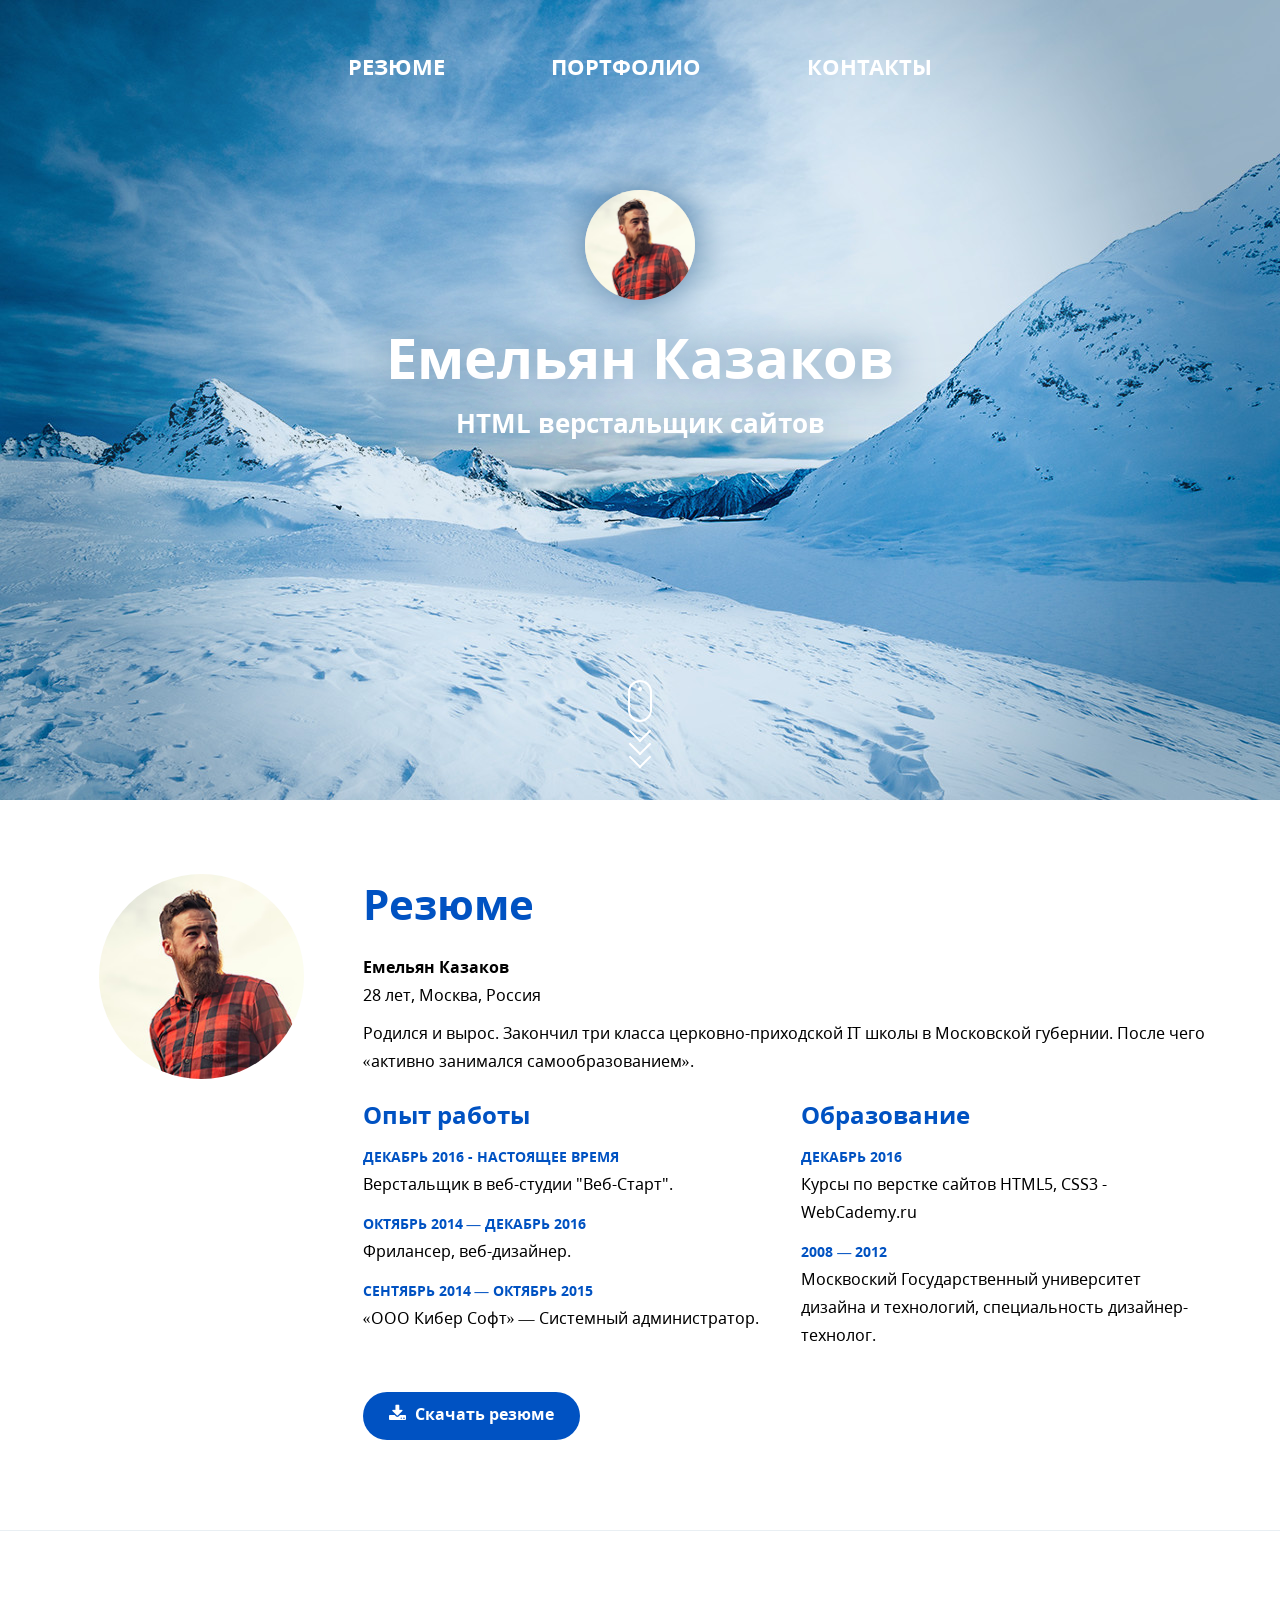
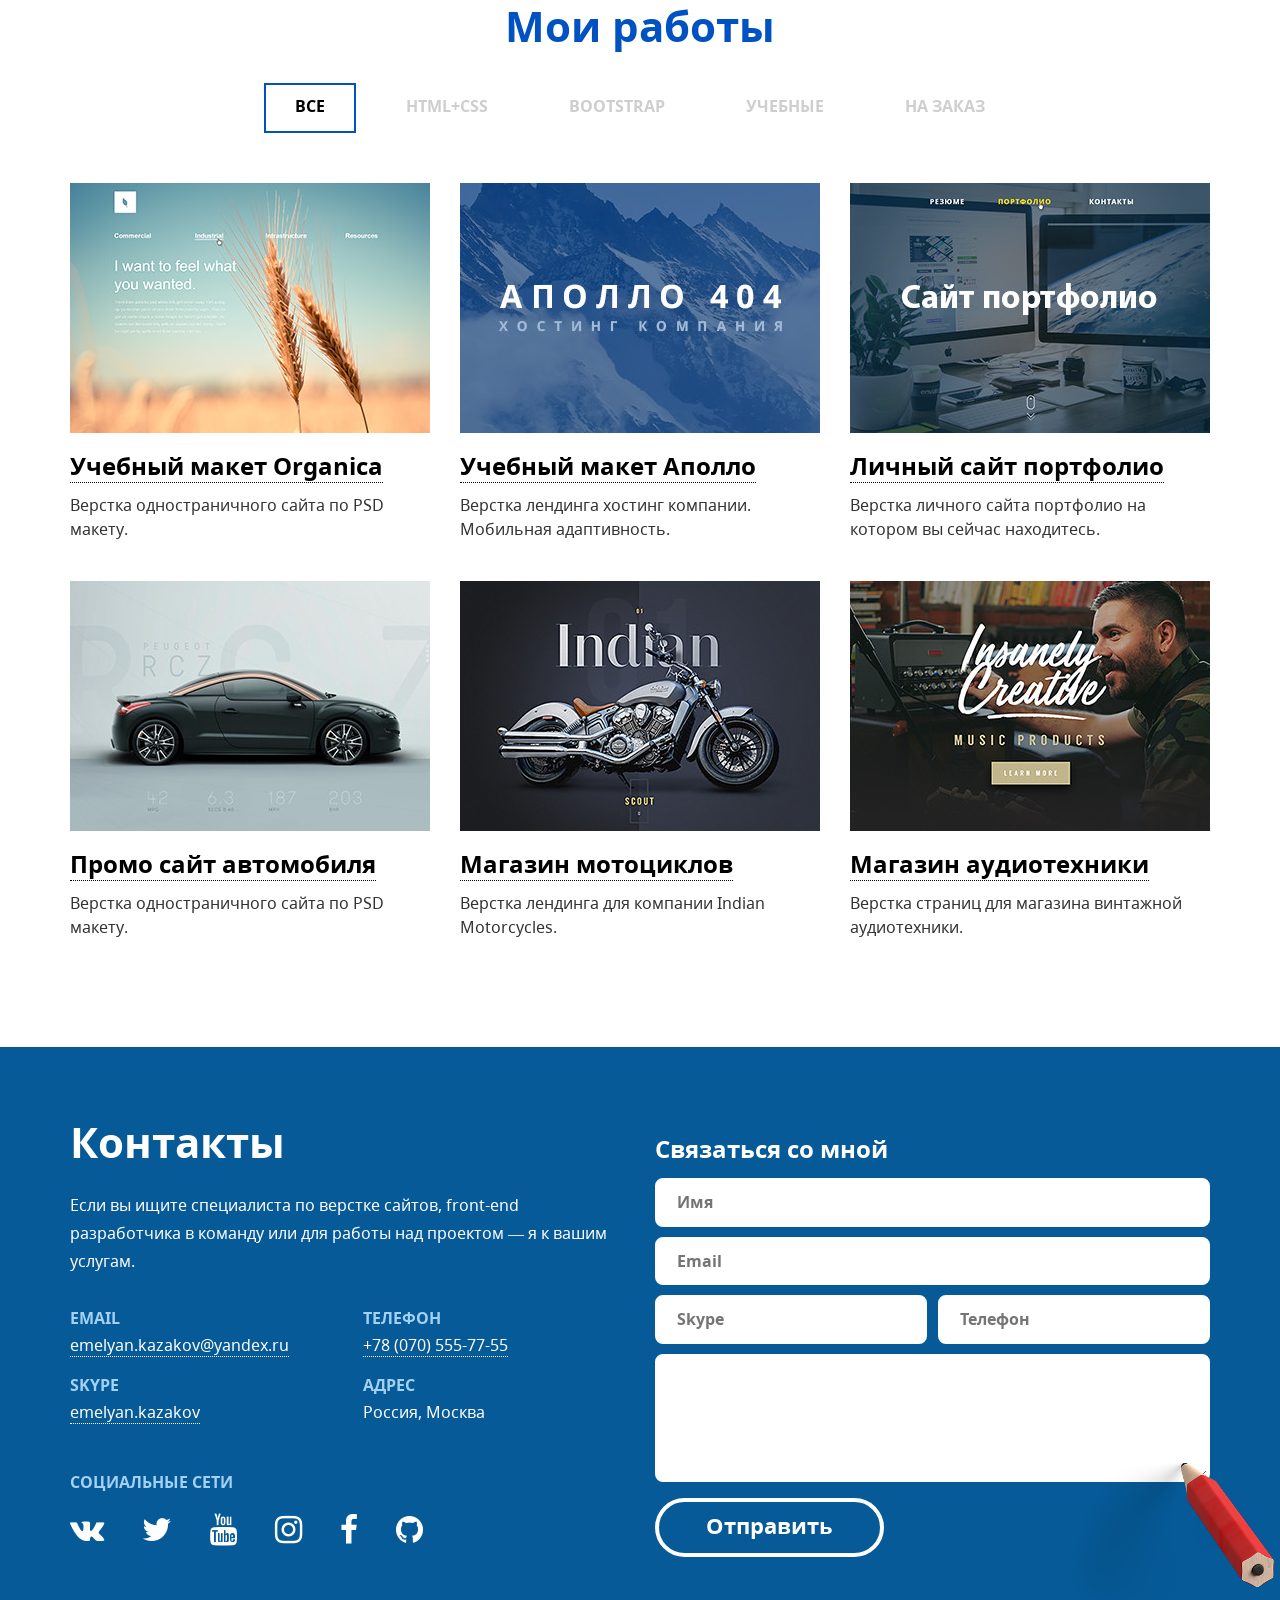
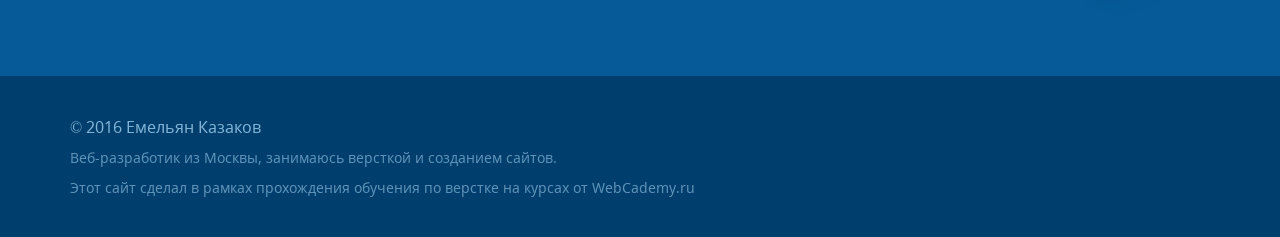
==== commit f2fe3e0f: "валидация формы jquery" ====
--- a/index.html
+++ b/index.html
@@ -34,9 +34,17 @@
     <div class="header">
       <div class="header__inner">
         <nav class="navigation">
-          <div class="navigation__toggle navigation__toggle--fixed">
+          <!-- Navigation icon -->
+          <!-- <div class="navigation__toggle navigation__toggle--fixed">
             <i class="fa fa-bars" aria-hidden="true"></i>
-          </div>
+          </div> -->
+          <button
+            class="cmn-toggle-switch cmn-toggle-switch__htx"
+            id="navigation__button"
+          >
+            <span>toggle menu</span>
+          </button>
+          <!-- // Navigation icon -->
           <ul class="navigation__list">
             <li><a href="#resume">Резюме</a></li>
             <li><a href="#portfolio">Портфолио</a></li>
@@ -495,7 +503,7 @@
               Связаться со мной
             </div>
 
-            <form class="contact-form">
+            <form class="contact-form" id="contact-form">
               <input
                 class="contact-form__input"
                 type="text"
@@ -509,7 +517,7 @@
                 placeholder="Email"
               />
 
-              <div>
+              <div class="clearfix">
                 <input
                   class="contact-form__input contact-form__input--half-width"
                   type="text"
@@ -566,6 +574,7 @@
     <script src="libs/mixitup2/jquery.mixitup.min.js"></script>
     <script src="libs/fancybox/jquery.fancybox.pack.js"></script>
     <script src="libs/jquery/jquery.mousewheel-3.0.6.pack.js"></script>
+    <script src="libs/jquery.validate/jquery.validate.js"></script>
 
     <!-- Custom scripts -->
     <script src="js/navigation.js"></script>
--- a/css/main.css
+++ b/css/main.css
@@ -852,6 +852,134 @@
     font-size: 22px;
   }
 }
+label.error {
+  background-color: #c62828;
+  position: relative;
+  display: block;
+  border-radius: 8px;
+  color: #fff;
+  padding: 5px 15px 8px;
+  font-weight: 700;
+  margin-bottom: 15px;
+  margin-top: 2px;
+}
+label.error:after {
+  content: "";
+  position: absolute;
+  bottom: 100%;
+  left: 40px;
+  margin-left: -12px;
+  width: 0;
+  height: 0;
+  border-bottom: 12px solid #c62828;
+  border-right: 12px solid transparent;
+  border-left: 12px solid transparent;
+}
+.cmn-toggle-switch {
+  font-size: 0;
+  position: absolute;
+  z-index: 5;
+  top: 23px;
+  right: 16px;
+  display: block;
+  overflow: hidden;
+  width: 50px;
+  height: 45px;
+  margin: 0;
+  padding: 0;
+  cursor: pointer;
+  -webkit-transition: background .3s;
+  transition: background .3s;
+  text-indent: -9999px;
+  border: none;
+  border-radius: none;
+  box-shadow: none;
+  -webkit-appearance: none;
+  -moz-appearance: none;
+  appearance: none;
+}
+@media (min-width: 768px) {
+  .cmn-toggle-switch {
+    display: none;
+  }
+}
+.cmn-toggle-switch:focus {
+  outline: none;
+}
+.cmn-toggle-switch span {
+  display: block;
+  position: absolute;
+  top: 20px;
+  left: 5px;
+  right: 5px;
+  height: 5px;
+  background: white;
+}
+.cmn-toggle-switch span::before,
+.cmn-toggle-switch span::after {
+  position: absolute;
+  display: block;
+  left: 0;
+  width: 100%;
+  height: 5px;
+  background-color: #fff;
+  content: "";
+}
+.cmn-toggle-switch span::before {
+  top: -12px;
+}
+.cmn-toggle-switch span::after {
+  bottom: -12px;
+}
+/**
+ * Style 2
+ */
+.cmn-toggle-switch__htx {
+  background: transparent;
+}
+.cmn-toggle-switch__htx span {
+  -webkit-transition: background 0 0.3s;
+  transition: background 0 0.3s;
+}
+.cmn-toggle-switch__htx span::before,
+.cmn-toggle-switch__htx span::after {
+  -webkit-transition-duration: 0.3s, 0.3s;
+  transition-duration: 0.3s, 0.3s;
+  -webkit-transition-delay: 0.3s, 0;
+  transition-delay: 0.3s, 0;
+}
+.cmn-toggle-switch__htx span::before {
+  -webkit-transition-property: top, -webkit-transform;
+  transition-property: top, transform;
+}
+.cmn-toggle-switch__htx span::after {
+  -webkit-transition-property: bottom, -webkit-transform;
+  transition-property: bottom, transform;
+}
+/* active state*/
+.cmn-toggle-switch__htx.active {
+  position: fixed;
+}
+.cmn-toggle-switch__htx.active span {
+  background: none;
+}
+.cmn-toggle-switch__htx.active span::before {
+  top: 0;
+  -webkit-transform: rotate(45deg);
+  -ms-transform: rotate(45deg);
+  transform: rotate(45deg);
+}
+.cmn-toggle-switch__htx.active span::after {
+  bottom: 0;
+  -webkit-transform: rotate(-45deg);
+  -ms-transform: rotate(-45deg);
+  transform: rotate(-45deg);
+}
+.cmn-toggle-switch__htx.active span::before,
+.cmn-toggle-switch__htx.active span::after {
+  -webkit-transition-delay: 0, 0.3s;
+  transition-delay: 0, 0.3s;
+}
 .header {
   position: relative;
   display: table;
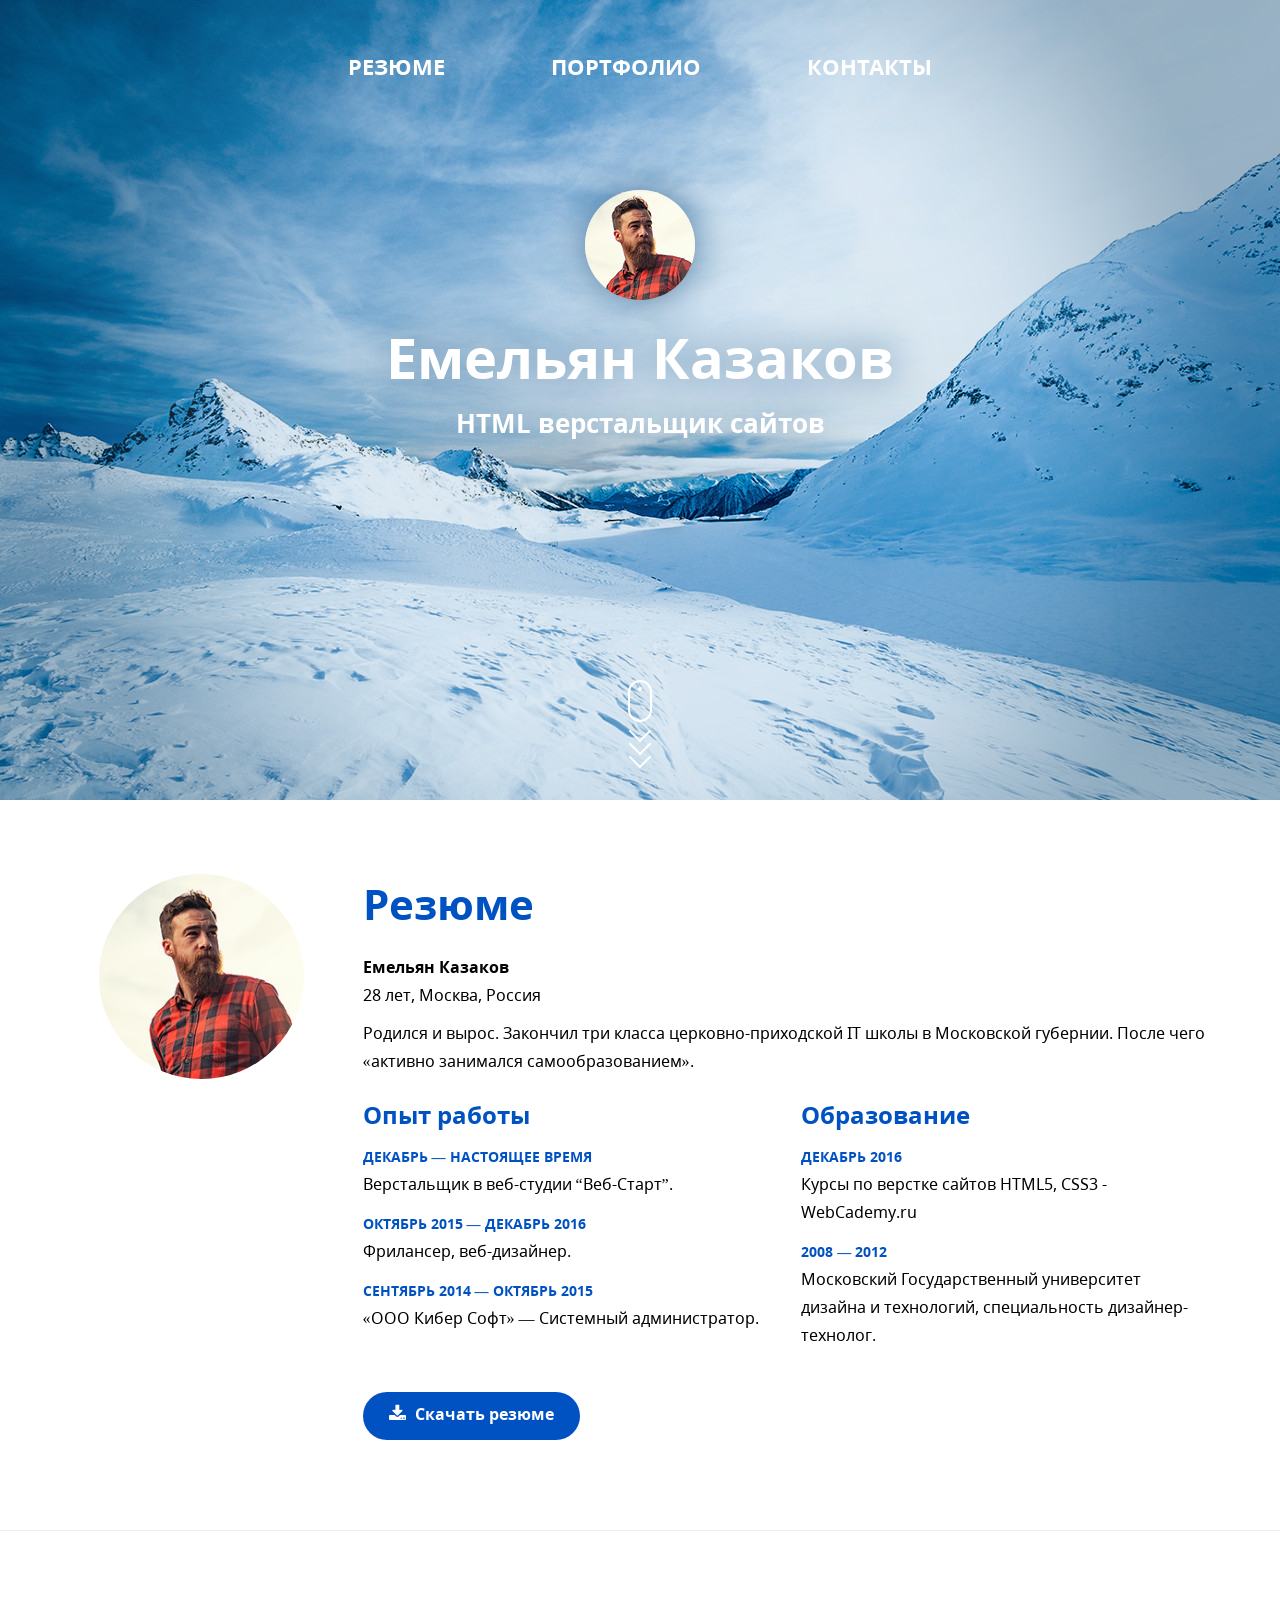
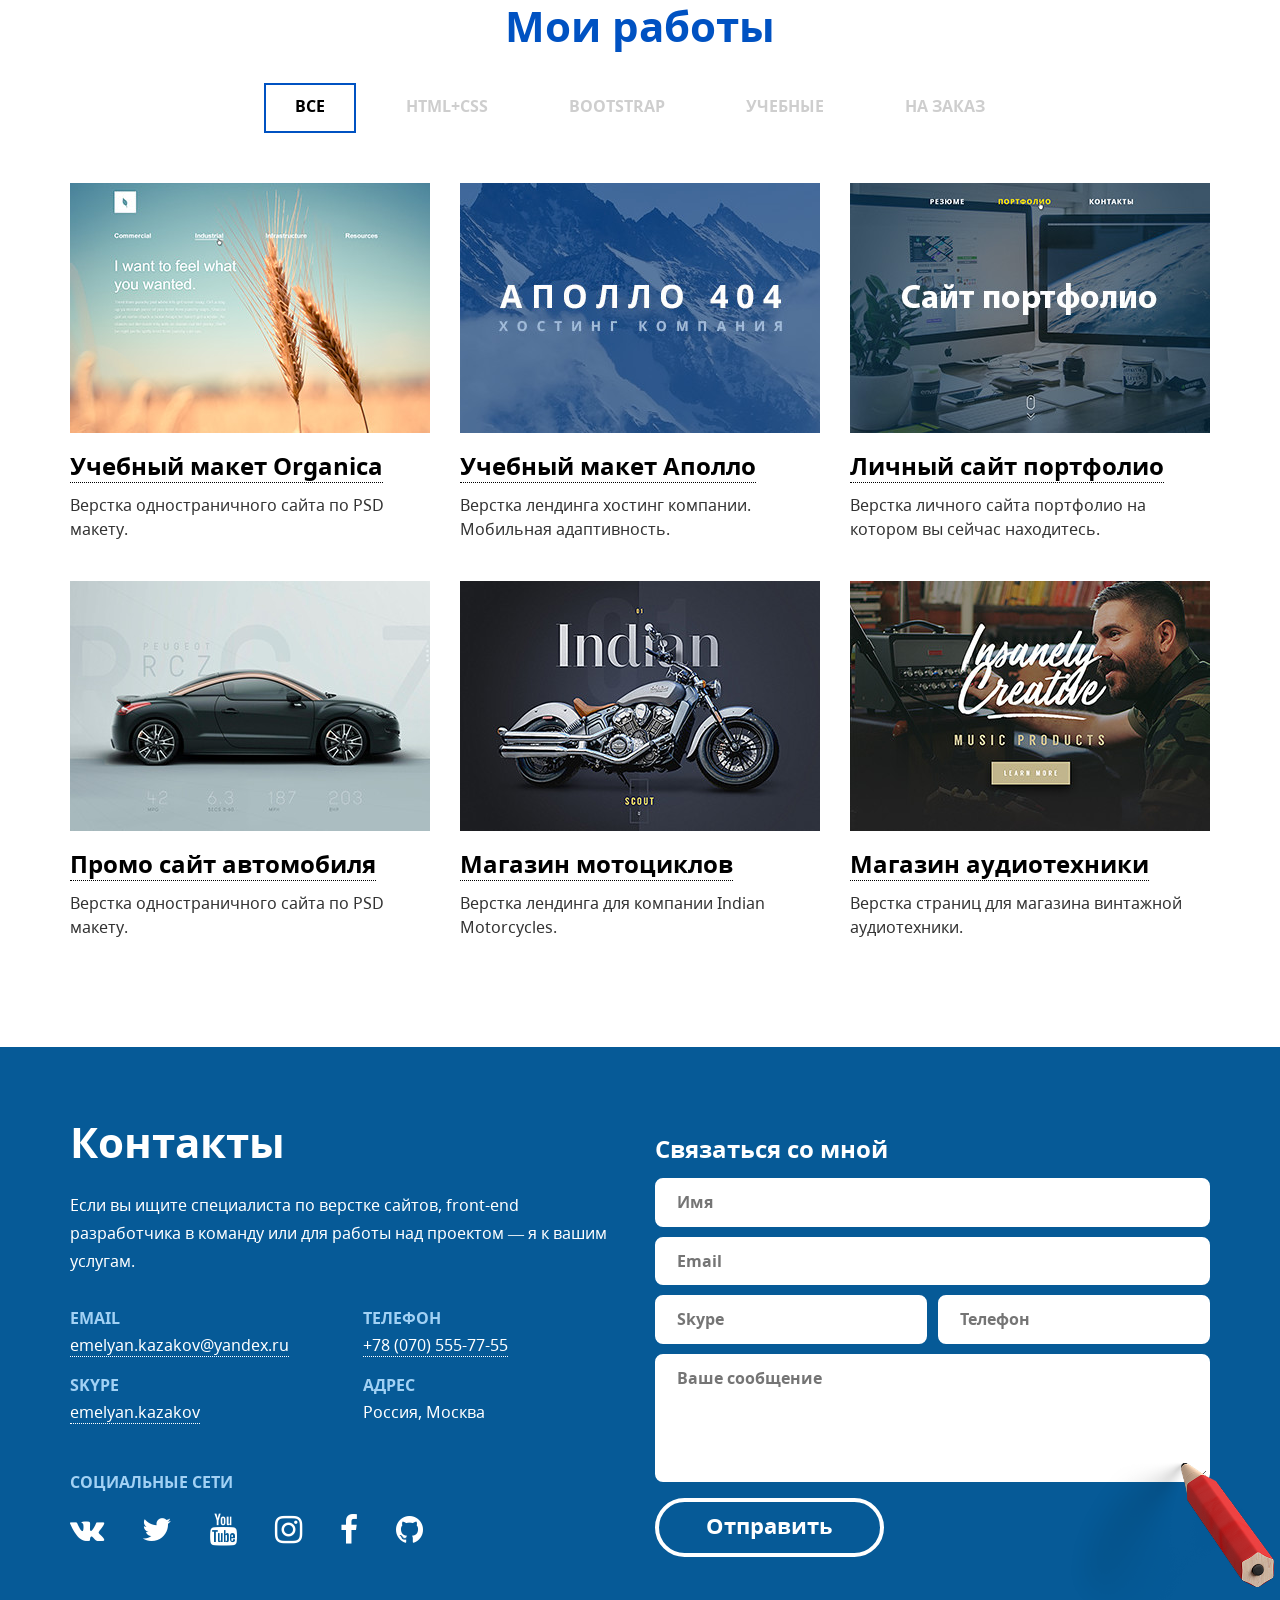
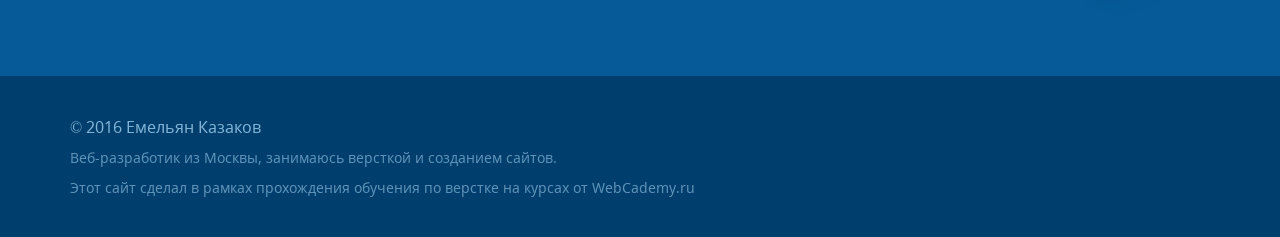
==== commit ad637d5b: "fix" ====
--- a/index.html
+++ b/index.html
@@ -6,11 +6,11 @@
     <meta name="viewport" content="width=device-width, initial-scale=1.0" />
 
     <!-- Titles -->
-    <title>Персональный сайт портфолио - Алексей Анасов</title>
+    <title>Персональный сайт портфолио - Емельян Казаков</title>
     <meta name="keywords" content="Ключевые слова..." />
     <meta name="description" content="Описание страницы..." />
 
-    <!-- Styles -->
+    <!-- Syles -->
     <link rel="stylesheet" href="libs/bootstrap/css/bootstrap.min.css" />
     <link rel="stylesheet" href="css/main.css" />
     <link rel="stylesheet" type="text/css" href="fonts/noto-webfont/noto.css" />
@@ -28,19 +28,35 @@
       type="image/x-icon"
     />
     <link rel="apple-touch-icon" href="img/favicons/apple-touch-icon.png" />
+
+    <!-- HTML5 shim and Respond.js for IE8 support of HTML5 elements and media queries -->
+    <!-- WARNING: Respond.js doesn't work if you view the page via file:// -->
+    <!--[if lt IE 9]>
+      <script src="https://oss.maxcdn.com/html5shiv/3.7.3/html5shiv.min.js"></script>
+      <script src="https://oss.maxcdn.com/respond/1.4.2/respond.min.js"></script>
+    <![endif]-->
   </head>
   <body>
+    <!--[if lt IE 8]>
+      <p class="browserupgrade">
+        Вы используете <strong>устаревшую</strong> версию браузера. Пожалуйста
+        <a href="http://browsehappy.com/">обновите свой браузер</a>.
+      </p>
+    <![endif]-->
+
+    <!-- Здесь пишем код -->
+
     <!-- Шапка -->
     <div class="header">
       <div class="header__inner">
         <nav class="navigation">
           <!-- Navigation icon -->
           <!-- <div class="navigation__toggle navigation__toggle--fixed">
-            <i class="fa fa-bars" aria-hidden="true"></i>
-          </div> -->
+					<i class="fa fa-bars" aria-hidden="true"></i>
+				</div> -->
           <button
+            id="navigation__button"
             class="cmn-toggle-switch cmn-toggle-switch__htx"
-            id="navigation__button"
           >
             <span>toggle menu</span>
           </button>
@@ -54,14 +70,14 @@
 
         <div class="header__centered-content">
           <div class="user-photo user-photo--shadow">
-            <img src="usercontent/img/photo-big.jpg" alt="Фото админа" />
+            <img src="usercontent/img/photo-small.jpg" alt="Емельян Казаков" />
           </div>
 
           <h1 class="header__title">Емельян Казаков</h1>
           <h2 class="header__subtitle">HTML верстальщик сайтов</h2>
         </div>
 
-        <a href="#resume" class="mouse_scroll">
+        <a class="mouse_scroll" href="#resume">
           <div class="mouse">
             <div class="wheel"></div>
           </div>
@@ -91,7 +107,10 @@
           <div class="col-sm-10 col-lg-9">
             <div class="heading">Резюме</div>
 
-            <p><strong>Емельян Казаков</strong><br />28 лет, Москва, Россия</p>
+            <p>
+              <strong>Емельян Казаков</strong><br />
+              28 лет, Москва, Россия
+            </p>
             <p>
               Родился и вырос. Закончил три класса церковно-приходской IT школы
               в Московской губернии. После чего «активно занимался
@@ -106,15 +125,15 @@
                 <ul class="definition-list">
                   <li class="definition-list__item">
                     <div class="definition-list__def">
-                      Декабрь 2016 - Настоящее время
-                    </div>
-                    <div class="definition-list__desc">
-                      <p>Верстальщик в веб-студии "Веб-Старт".</p>
+                      декабрь — настоящее время
+                    </div>
+                    <div class="definition-list__desc">
+                      <p>Верстальщик в веб-студии “Веб-Старт”.</p>
                     </div>
                   </li>
                   <li class="definition-list__item">
                     <div class="definition-list__def">
-                      Октябрь 2014 — Декабрь 2016
+                      октябрь 2015 — декабрь 2016
                     </div>
                     <div class="definition-list__desc">
                       <p>Фрилансер, веб-дизайнер.</p>
@@ -135,7 +154,7 @@
 
                 <ul class="definition-list">
                   <li class="definition-list__item">
-                    <div class="definition-list__def">Декабрь 2016</div>
+                    <div class="definition-list__def">декабрь 2016</div>
                     <div class="definition-list__desc">
                       <p>Курсы по верстке сайтов HTML5, CSS3 - WebCademy.ru</p>
                     </div>
@@ -144,7 +163,7 @@
                     <div class="definition-list__def">2008 — 2012</div>
                     <div class="definition-list__desc">
                       <p>
-                        Москвоский Государственный университет дизайна и
+                        Московский Государственный университет дизайна и
                         технологий, специальность дизайнер-технолог.
                       </p>
                     </div>
@@ -154,19 +173,16 @@
             </div>
             <!-- // Опыт и Образование -->
 
-            <a href="usercontent/pdf/dz.rar" class="button">
+            <div class="button">
               <i class="fa fa-download" aria-hidden="true"></i>
               Скачать резюме
-            </a>
+            </div>
           </div>
           <!-- // Резюме пользователя -->
         </div>
       </div>
     </div>
     <!-- Резюме -->
-    <!-- Резюме -->
-
-    <div class="line"></div>
 
     <!-- Портфолио -->
     <div
@@ -178,13 +194,29 @@
         <div class="heading heading--center">Мои работы</div>
         <!-- // Заголовок -->
 
+        <!-- 	
+
+			1. Создать разметку с контейнером и элементами которые будем фильтровать
+
+			2. Добавить контролы для фильтрации
+
+			3. Добавить в css 
+			#Container .mix{
+			    display: none;
+			}
+
+			4. Добавить код в JS
+			$('#Container').mixItUp();
+
+			5. Подключить сам MixItUp
+					
+			-->
+
         <!-- Фильтр работ -->
         <div class="filter-block">
           <ul class="filter-block__block">
             <li class="filter-block__element">
-              <span
-                class="filter-block__button filter-block__button--active filter"
-                data-filter="all"
+              <span class="filter-block__button filter" data-filter="all"
                 >Все</span
               >
             </li>
@@ -503,30 +535,49 @@
               Связаться со мной
             </div>
 
-            <form class="contact-form" id="contact-form">
+            <form id="contact-form" class="contact-form">
+              <!-- Hidden Required Fields -->
               <input
+                type="hidden"
+                name="project_name"
+                value="Мой персональный сайт"
+              />
+              <input type="hidden" name="form_from" value="admin@site.com" />
+              <input
+                type="hidden"
+                name="admin_email"
+                value="info@rightblog.ru"
+              />
+              <input
+                type="hidden"
+                name="form_subject"
+                value="Сообщение с сайта"
+              />
+              <!-- END Hidden Required Fields -->
+
+              <input
+                type="text"
                 class="contact-form__input"
-                type="text"
                 name="name"
                 placeholder="Имя"
               />
               <input
+                type="text"
                 class="contact-form__input"
-                type="text"
                 name="email"
                 placeholder="Email"
               />
 
               <div class="clearfix">
                 <input
+                  type="text"
                   class="contact-form__input contact-form__input--half-width"
-                  type="text"
                   name="skype"
                   placeholder="Skype"
                 />
                 <input
+                  type="text"
                   class="contact-form__input contact-form__input--half-width"
-                  type="text"
                   name="phone"
                   placeholder="Телефон"
                 />
@@ -536,8 +587,8 @@
                 <textarea
                   class="contact-form__textarea"
                   placeholder="Ваше сообщение"
-                >
-                </textarea>
+                  name="message"
+                ></textarea>
               </div>
 
               <input
@@ -547,6 +598,8 @@
                 value="Отправить"
               />
             </form>
+
+            <div id="answer"></div>
           </div>
           <!-- // Контакты - Форма -->
         </div>
--- a/css/main.css
+++ b/css/main.css
@@ -576,6 +576,11 @@
   color: #000;
   border: 2px solid #0052c2;
 }
+.filter-block__button.filter.active {
+  padding: 10px 29px 13px;
+  color: #000;
+  border: 2px solid #0052c2;
+}
 #portfolio-projects {
   text-align: center;
 }
@@ -875,6 +880,18 @@
   border-right: 12px solid transparent;
   border-left: 12px solid transparent;
 }
+.contact-form__success {
+  background-color: #FFF;
+  position: relative;
+  display: block;
+  border-radius: 8px;
+  color: #4CAF50;
+  padding: 5px 15px 8px;
+  font-weight: 700;
+  margin-bottom: 15px;
+  margin-top: 2px;
+  font-size: 20px;
+}
 .cmn-toggle-switch {
   font-size: 0;
   position: absolute;
@@ -1098,3 +1115,4 @@
 .copyright p:last-child {
   margin-bottom: 0;
 }
+/*# sourceMappingURL=main.css.map */
